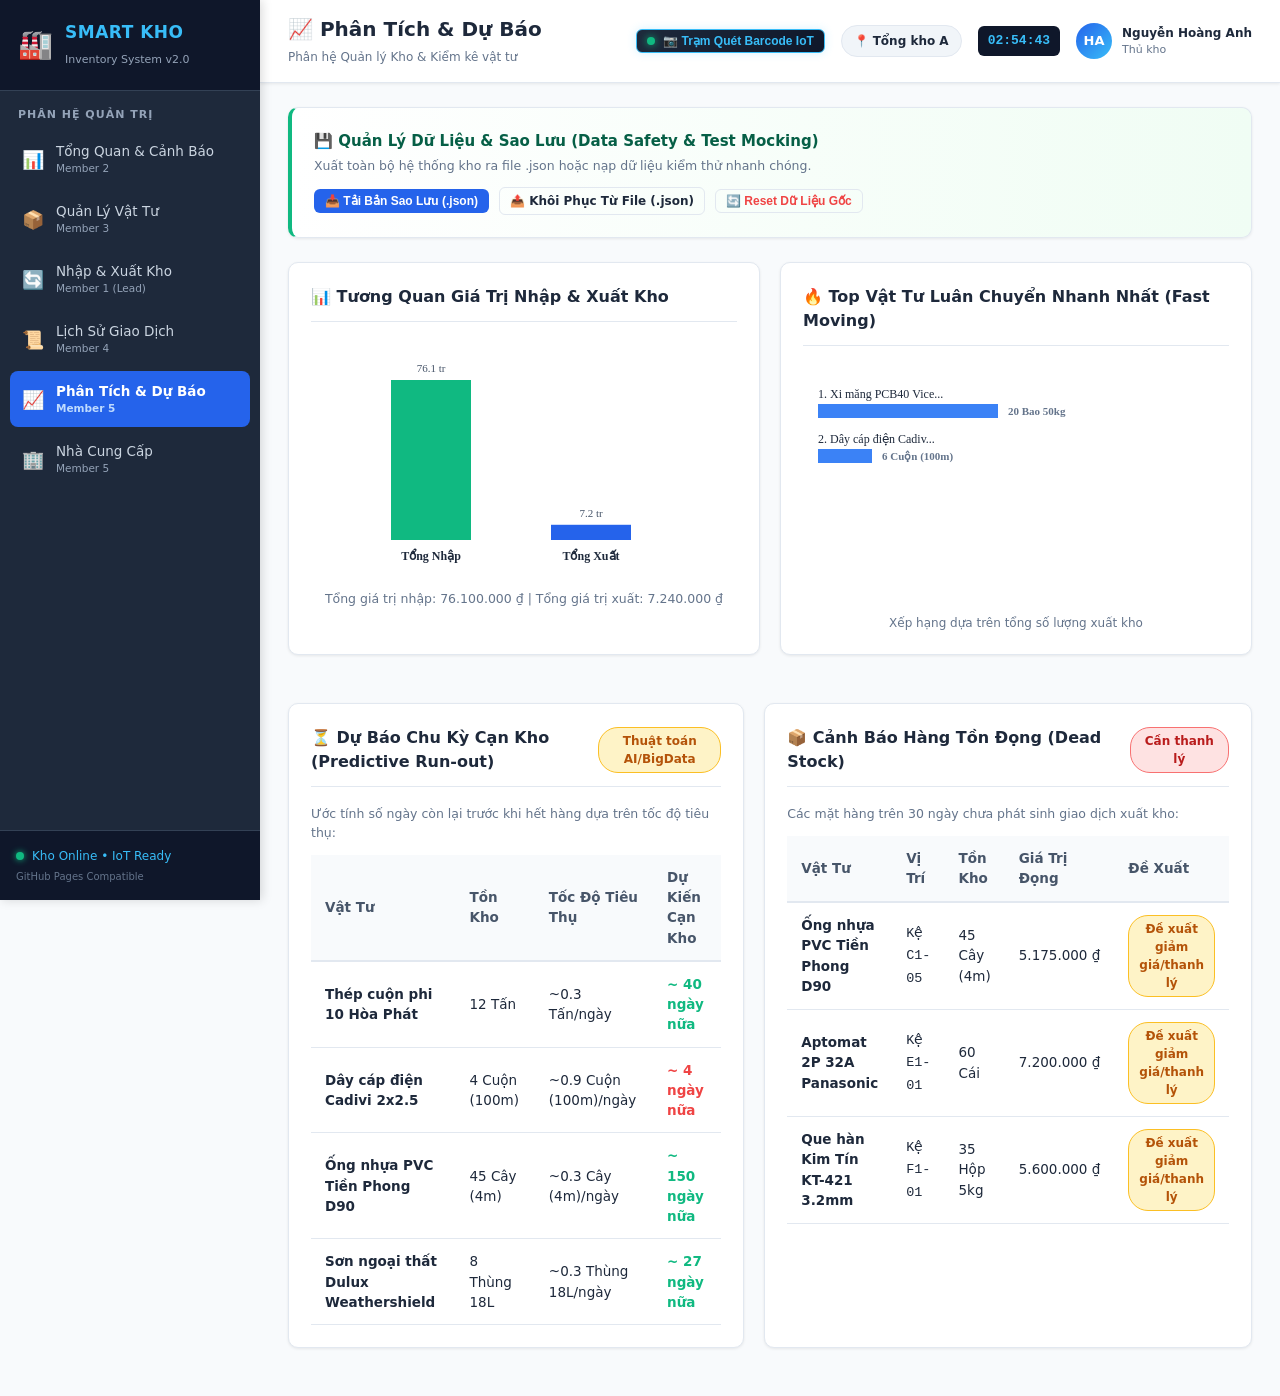
==== analytics.html @ 8de477c5 "feat: complete 6-page enterprise smart warehouse management system" ====
<!DOCTYPE html>
<html lang="vi">
<head>
  <meta charset="UTF-8">
  <meta name="viewport" content="width=device-width, initial-scale=1.0">
  <title>Smart Kho - Báo Cáo & Phân Tích Dữ Liệu</title>
  <link rel="stylesheet" href="assets/css/style.css">
</head>
<body>
  <div class="app-layout">
    <div id="sidebar-container"></div>

    <div class="app-main">
      <div id="header-container"></div>

      <main class="page-content">
        <!-- SAO LƯU & KHÔI PHỤC DỮ LIỆU (JSON BACKUP / RESTORE) -->
        <div class="card" style="background: linear-gradient(to right, #ffffff, #f0fdf4); border-left: 4px solid var(--success);">
          <div style="display: flex; justify-content: space-between; align-items: center; flex-wrap: wrap; gap: 12px;">
            <div>
              <h4 style="font-size: 15px; font-weight: 700; color: #065f46;">💾 Quản Lý Dữ Liệu & Sao Lưu (Data Safety & Test Mocking)</h4>
              <p style="font-size: 12.5px; color: var(--text-muted); margin-top: 4px;">Xuất toàn bộ hệ thống kho ra file .json hoặc nạp dữ liệu kiểm thử nhanh chóng.</p>
            </div>
            <div style="display: flex; gap: 10px; align-items: center;">
              <button class="btn btn-primary btn-sm" onclick="DB.exportBackup()">
                📥 Tải Bản Sao Lưu (.json)
              </button>
              <label class="btn btn-outline btn-sm" style="margin-bottom:0; cursor:pointer;">
                📤 Khôi Phục Từ File (.json)
                <input type="file" id="restore-file-input" accept=".json" style="display:none;" onchange="handleRestoreFile(event)">
              </label>
              <button class="btn btn-outline btn-sm" onclick="handleResetDefault()" style="color:var(--danger);">
                🔄 Reset Dữ Liệu Gốc
              </button>
            </div>
          </div>
        </div>

        <!-- 2 BIỂU ĐỒ CANVAS PHÂN TÍCH -->
        <div style="display: grid; grid-template-columns: 1fr 1fr; gap: 20px; margin-bottom: 24px;">
          <div class="card">
            <div class="card-header">
              <h3 class="card-title">📊 Tương Quan Giá Trị Nhập & Xuất Kho</h3>
            </div>
            <div style="height: 240px; position: relative;">
              <canvas id="barCompareChart" width="400" height="240"></canvas>
            </div>
            <div id="chart-summary-text" style="font-size: 12.5px; color: var(--text-muted); margin-top: 10px; text-align: center;"></div>
          </div>

          <div class="card">
            <div class="card-header">
              <h3 class="card-title">🔥 Top Vật Tư Luân Chuyển Nhanh Nhất (Fast Moving)</h3>
            </div>
            <div style="height: 240px; position: relative;">
              <canvas id="topItemsChart" width="400" height="240"></canvas>
            </div>
            <div style="font-size: 12px; color: var(--text-muted); margin-top: 10px; text-align: center;">Xếp hạng dựa trên tổng số lượng xuất kho</div>
          </div>
        </div>

        <!-- 2 KHỐI DỰ BÁO BIG DATA & HÀNG TỒN ĐỌNG (TẦM NHÌN DÀI HẠN) -->
        <div style="display: grid; grid-template-columns: 1fr 1fr; gap: 20px;">
          <!-- DỰ BÁO CẠN KHO -->
          <div class="card">
            <div class="card-header">
              <h3 class="card-title">⏳ Dự Báo Chu Kỳ Cạn Kho (Predictive Run-out)</h3>
              <span class="badge badge-warning">Thuật toán AI/BigData</span>
            </div>
            <p style="font-size: 12.5px; color: var(--text-muted); margin-bottom: 12px;">Ước tính số ngày còn lại trước khi hết hàng dựa trên tốc độ tiêu thụ:</p>
            <div class="table-responsive">
              <table class="table">
                <thead>
                  <tr>
                    <th>Vật Tư</th>
                    <th>Tồn Kho</th>
                    <th>Tốc Độ Tiêu Thụ</th>
                    <th>Dự Kiến Cạn Kho</th>
                  </tr>
                </thead>
                <tbody id="predictive-table-body">
                  <!-- JS Render -->
                </tbody>
              </table>
            </div>
          </div>

          <!-- BÁO CÁO HÀNG TỒN ĐỌNG -->
          <div class="card">
            <div class="card-header">
              <h3 class="card-title">📦 Cảnh Báo Hàng Tồn Đọng (Dead Stock)</h3>
              <span class="badge badge-danger">Cần thanh lý</span>
            </div>
            <p style="font-size: 12.5px; color: var(--text-muted); margin-bottom: 12px;">Các mặt hàng trên 30 ngày chưa phát sinh giao dịch xuất kho:</p>
            <div class="table-responsive">
              <table class="table">
                <thead>
                  <tr>
                    <th>Vật Tư</th>
                    <th>Vị Trí</th>
                    <th>Tồn Kho</th>
                    <th>Giá Trị Đọng</th>
                    <th>Đề Xuất</th>
                  </tr>
                </thead>
                <tbody id="deadstock-table-body">
                  <!-- JS Render -->
                </tbody>
              </table>
            </div>
          </div>
        </div>
      </main>
    </div>
  </div>

  <script src="assets/js/db.js"></script>
  <script src="assets/js/layout.js"></script>
  <script src="assets/js/analytics.js"></script>
</body>
</html>
---- assets/css/style.css ----
/**
 * ==============================================================================
 * DESIGN SYSTEM VÀ STYLES DÙNG CHUNG (style.css)
 * Phụ trách: Shared Core
 * Đạt chuẩn: HTML5 & CSS3 Responsive, Modern Dashboard UI
 * ==============================================================================
 */

:root {
  --primary: #2563eb;
  --primary-hover: #1d4ed8;
  --primary-light: #eff6ff;
  --success: #10b981;
  --success-bg: #d1fae5;
  --warning: #f59e0b;
  --warning-bg: #fef3c7;
  --danger: #ef4444;
  --danger-bg: #fee2e2;
  --dark-bg: #0f172a;
  --sidebar-bg: #1e293b;
  --sidebar-hover: #334155;
  --body-bg: #f8fafc;
  --card-bg: #ffffff;
  --text-main: #1e293b;
  --text-muted: #64748b;
  --border-color: #e2e8f0;
  --radius: 10px;
  --shadow-sm: 0 1px 3px rgba(0,0,0,0.08);
  --shadow-md: 0 4px 6px -1px rgba(0,0,0,0.1), 0 2px 4px -1px rgba(0,0,0,0.06);
  --shadow-lg: 0 10px 15px -3px rgba(0,0,0,0.1);
  --font-family: 'Segoe UI', system-ui, -apple-system, sans-serif;
}

* {
  box-sizing: border-box;
  margin: 0;
  padding: 0;
}

body {
  font-family: var(--font-family);
  background-color: var(--body-bg);
  color: var(--text-main);
  line-height: 1.5;
  min-height: 100vh;
}

/* --- APP LAYOUT --- */
.app-layout {
  display: flex;
  min-height: 100vh;
}

.app-sidebar {
  width: 260px;
  background-color: var(--sidebar-bg);
  color: #fff;
  display: flex;
  flex-direction: column;
  position: fixed;
  top: 0;
  bottom: 0;
  left: 0;
  z-index: 100;
  box-shadow: 2px 0 10px rgba(0,0,0,0.15);
}

.sidebar-brand {
  display: flex;
  align-items: center;
  gap: 12px;
  padding: 20px 18px;
  background-color: #0f172a;
  border-bottom: 1px solid #334155;
}

.brand-icon {
  font-size: 28px;
}

.brand-text h3 {
  font-size: 17px;
  font-weight: 700;
  letter-spacing: 0.5px;
  color: #38bdf8;
}

.brand-text span {
  font-size: 11px;
  color: #94a3b8;
}

.sidebar-section-title {
  padding: 16px 18px 8px;
  font-size: 11px;
  text-transform: uppercase;
  color: #94a3b8;
  font-weight: 600;
  letter-spacing: 1px;
}

.sidebar-nav {
  display: flex;
  flex-direction: column;
  gap: 4px;
  padding: 0 10px;
  flex: 1;
  overflow-y: auto;
}

.nav-item {
  display: flex;
  align-items: center;
  gap: 12px;
  padding: 10px 12px;
  color: #cbd5e1;
  text-decoration: none;
  border-radius: 8px;
  transition: all 0.2s ease;
}

.nav-item:hover {
  background-color: var(--sidebar-hover);
  color: #fff;
  transform: translateX(4px);
}

.nav-item.active {
  background-color: var(--primary);
  color: #fff;
  font-weight: 600;
}

.nav-icon {
  font-size: 18px;
}

.nav-info {
  display: flex;
  flex-direction: column;
}

.nav-title {
  font-size: 13.5px;
}

.nav-sub {
  font-size: 10.5px;
  color: #94a3b8;
}

.nav-item.active .nav-sub {
  color: #bfdbfe;
}

.sidebar-footer {
  padding: 16px;
  border-top: 1px solid #334155;
  background: #0f172a;
  font-size: 12px;
}

.system-status {
  display: flex;
  align-items: center;
  gap: 8px;
  color: #38bdf8;
  margin-bottom: 4px;
}

.status-dot {
  width: 8px;
  height: 8px;
  background-color: #10b981;
  border-radius: 50%;
  box-shadow: 0 0 6px #10b981;
}

.version-tag {
  color: #64748b;
  display: block;
}

/* --- MAIN CONTENT & HEADER --- */
.app-main {
  flex: 1;
  margin-left: 260px;
  display: flex;
  flex-direction: column;
  min-width: 0;
}

.app-header {
  background-color: var(--card-bg);
  border-bottom: 1px solid var(--border-color);
  padding: 14px 28px;
  display: flex;
  align-items: center;
  justify-content: space-between;
  position: sticky;
  top: 0;
  z-index: 90;
  box-shadow: var(--shadow-sm);
}

.header-left .page-main-title {
  font-size: 20px;
  font-weight: 700;
  color: var(--text-main);
}

.header-left .page-desc {
  font-size: 12px;
  color: var(--text-muted);
}

.header-right {
  display: flex;
  align-items: center;
  gap: 16px;
}

.warehouse-badge {
  background-color: #f1f5f9;
  padding: 6px 12px;
  border-radius: 20px;
  font-size: 12px;
  border: 1px solid var(--border-color);
}

.header-clock {
  font-family: monospace;
  font-size: 13px;
  font-weight: 600;
  background: #0f172a;
  color: #38bdf8;
  padding: 5px 10px;
  border-radius: 6px;
}

.header-user {
  display: flex;
  align-items: center;
  gap: 10px;
}

.user-avatar {
  width: 36px;
  height: 36px;
  border-radius: 50%;
  background: linear-gradient(135deg, #2563eb, #38bdf8);
  color: #fff;
  display: flex;
  align-items: center;
  justify-content: center;
  font-weight: 700;
  font-size: 13px;
}

.user-info {
  display: flex;
  flex-direction: column;
  font-size: 12px;
}

.user-name {
  font-weight: 600;
}

.user-role {
  color: var(--text-muted);
  font-size: 11px;
}

.page-content {
  padding: 24px 28px;
  flex: 1;
}

/* --- CARDS & KPI CARDS --- */
.kpi-grid {
  display: grid;
  grid-template-columns: repeat(auto-fit, minmax(230px, 1fr));
  gap: 18px;
  margin-bottom: 24px;
}

.kpi-card {
  background: var(--card-bg);
  border-radius: var(--radius);
  padding: 20px;
  border: 1px solid var(--border-color);
  box-shadow: var(--shadow-sm);
  display: flex;
  align-items: center;
  justify-content: space-between;
  transition: transform 0.2s, box-shadow 0.2s;
}

.kpi-card:hover {
  transform: translateY(-2px);
  box-shadow: var(--shadow-md);
}

.kpi-info h4 {
  font-size: 13px;
  color: var(--text-muted);
  text-transform: uppercase;
  font-weight: 600;
  margin-bottom: 6px;
}

.kpi-value {
  font-size: 24px;
  font-weight: 700;
  color: var(--text-main);
}

.kpi-icon {
  width: 48px;
  height: 48px;
  border-radius: 12px;
  display: flex;
  align-items: center;
  justify-content: center;
  font-size: 22px;
}

.kpi-blue { background: #eff6ff; color: #2563eb; }
.kpi-red { background: #fef2f2; color: #ef4444; border: 1px solid #fecaca; }
.kpi-yellow { background: #fffbeb; color: #f59e0b; border: 1px solid #fde68a; }
.kpi-green { background: #ecfdf5; color: #10b981; }

.card {
  background: var(--card-bg);
  border-radius: var(--radius);
  border: 1px solid var(--border-color);
  box-shadow: var(--shadow-sm);
  padding: 22px;
  margin-bottom: 24px;
}

.card-header {
  display: flex;
  justify-content: space-between;
  align-items: center;
  margin-bottom: 18px;
  padding-bottom: 12px;
  border-bottom: 1px solid var(--border-color);
}

.card-title {
  font-size: 16px;
  font-weight: 700;
  display: flex;
  align-items: center;
  gap: 8px;
}

/* --- NHÃN TRẠNG THÁI (STATUS BADGES - BẮT BUỘC THEO ĐỀ BÀI) --- */
.badge {
  display: inline-flex;
  align-items: center;
  gap: 6px;
  padding: 4px 10px;
  border-radius: 20px;
  font-size: 12px;
  font-weight: 600;
  text-align: center;
}

/* Hết hàng - Đỏ */
.badge-danger {
  background-color: var(--danger-bg);
  color: #b91c1c;
  border: 1px solid #f87171;
}

/* Sắp hết - Vàng */
.badge-warning {
  background-color: var(--warning-bg);
  color: #b45309;
  border: 1px solid #fbbf24;
}

/* Còn hàng - Xanh */
.badge-success {
  background-color: var(--success-bg);
  color: #047857;
  border: 1px solid #34d399;
}

.badge-info {
  background-color: #e0f2fe;
  color: #0369a1;
  border: 1px solid #7dd3fc;
}

/* --- BẢNG DỮ LIỆU (TABLES) --- */
.table-responsive {
  overflow-x: auto;
}

.table {
  width: 100%;
  border-collapse: collapse;
  font-size: 13.5px;
}

.table th {
  background-color: #f8fafc;
  color: #475569;
  font-weight: 600;
  text-align: left;
  padding: 12px 14px;
  border-bottom: 2px solid var(--border-color);
}

.table td {
  padding: 12px 14px;
  border-bottom: 1px solid var(--border-color);
  vertical-align: middle;
}

.table tr:hover {
  background-color: #f1f5f9;
}

/* --- NÚT BẤM (BUTTONS) --- */
.btn {
  display: inline-flex;
  align-items: center;
  justify-content: center;
  gap: 6px;
  padding: 8px 16px;
  font-size: 13px;
  font-weight: 600;
  border-radius: 6px;
  cursor: pointer;
  border: 1px solid transparent;
  transition: all 0.2s ease;
  text-decoration: none;
}

.btn-primary { background: var(--primary); color: #fff; }
.btn-primary:hover { background: var(--primary-hover); }
.btn-danger { background: var(--danger); color: #fff; }
.btn-danger:hover { background: #dc2626; }
.btn-warning { background: var(--warning); color: #fff; }
.btn-warning:hover { background: #d97706; }
.btn-success { background: var(--success); color: #fff; }
.btn-success:hover { background: #059669; }
.btn-outline { background: transparent; border-color: var(--border-color); color: var(--text-main); }
.btn-outline:hover { background: #f1f5f9; }
.btn-sm { padding: 4px 10px; font-size: 12px; }
.btn:disabled { opacity: 0.5; cursor: not-allowed; }

/* --- FORM CONTROLS & HTML5 VALIDATION --- */
.form-group {
  margin-bottom: 16px;
}

.form-label {
  display: block;
  font-size: 12.5px;
  font-weight: 600;
  margin-bottom: 6px;
  color: #334155;
}

.form-control {
  width: 100%;
  padding: 9px 12px;
  font-size: 13.5px;
  border: 1px solid var(--border-color);
  border-radius: 6px;
  outline: none;
  transition: border-color 0.2s, box-shadow 0.2s;
  background-color: #fff;
}

.form-control:focus {
  border-color: var(--primary);
  box-shadow: 0 0 0 3px rgba(37,99,235,0.15);
}

.form-control.is-invalid, .form-control:invalid:focus {
  border-color: var(--danger) !important;
  box-shadow: 0 0 0 3px rgba(239,68,68,0.2) !important;
}

.invalid-feedback {
  color: var(--danger);
  font-size: 11.5px;
  margin-top: 4px;
  display: none;
  font-weight: 500;
}

.is-invalid + .invalid-feedback,
.show-feedback {
  display: block !important;
}

/* --- TABS --- */
.tab-nav {
  display: flex;
  gap: 8px;
  border-bottom: 2px solid var(--border-color);
  margin-bottom: 20px;
}

.tab-btn {
  padding: 10px 18px;
  font-size: 14px;
  font-weight: 600;
  background: none;
  border: none;
  border-bottom: 2px solid transparent;
  margin-bottom: -2px;
  cursor: pointer;
  color: var(--text-muted);
}

.tab-btn.active {
  color: var(--primary);
  border-bottom-color: var(--primary);
}

.tab-pane {
  display: none;
}

.tab-pane.active {
  display: block;
}

/* --- MODAL DIALOG --- */
.modal-overlay {
  position: fixed;
  top: 0; left: 0; right: 0; bottom: 0;
  background: rgba(15, 23, 42, 0.6);
  display: none;
  align-items: center;
  justify-content: center;
  z-index: 1000;
  padding: 20px;
}

.modal-overlay.active {
  display: flex;
}

.modal-box {
  background: #fff;
  border-radius: var(--radius);
  width: 100%;
  max-width: 580px;
  box-shadow: var(--shadow-lg);
  overflow: hidden;
  animation: modalIn 0.2s ease-out;
}

@keyframes modalIn {
  from { transform: scale(0.95); opacity: 0; }
  to { transform: scale(1); opacity: 1; }
}

.modal-header {
  padding: 16px 22px;
  background: #f8fafc;
  border-bottom: 1px solid var(--border-color);
  display: flex;
  align-items: center;
  justify-content: space-between;
}

.modal-title {
  font-size: 16px;
  font-weight: 700;
}

.modal-close {
  background: none;
  border: none;
  font-size: 20px;
  cursor: pointer;
  color: var(--text-muted);
}

.modal-body {
  padding: 22px;
  max-height: 75vh;
  overflow-y: auto;
}

.modal-footer {
  padding: 14px 22px;
  background: #f8fafc;
  border-top: 1px solid var(--border-color);
  display: flex;
  justify-content: flex-end;
  gap: 10px;
}

/* --- TIMELINE (DÒNG THỜI GIAN LỊCH SỬ) --- */
.timeline {
  position: relative;
  padding: 15px 0 15px 35px;
}

.timeline::before {
  content: '';
  position: absolute;
  top: 0;
  bottom: 0;
  left: 14px;
  width: 2px;
  background-color: var(--border-color);
}

.timeline-item {
  position: relative;
  margin-bottom: 24px;
}

.timeline-dot {
  position: absolute;
  left: -29px;
  top: 4px;
  width: 20px;
  height: 20px;
  border-radius: 50%;
  display: flex;
  align-items: center;
  justify-content: center;
  font-size: 11px;
  color: #fff;
}

.timeline-dot.import { background: var(--success); box-shadow: 0 0 0 4px var(--success-bg); }
.timeline-dot.export { background: var(--danger); box-shadow: 0 0 0 4px var(--danger-bg); }

.timeline-card {
  background: #fff;
  border: 1px solid var(--border-color);
  border-radius: 8px;
  padding: 14px 18px;
  box-shadow: var(--shadow-sm);
}

.timeline-head {
  display: flex;
  justify-content: space-between;
  align-items: center;
  margin-bottom: 6px;
}

.timeline-title {
  font-weight: 700;
  font-size: 14px;
}

.timeline-time {
  font-size: 11.5px;
  color: var(--text-muted);
}

.timeline-meta {
  display: flex;
  gap: 14px;
  font-size: 12.5px;
  color: #475569;
  margin-top: 6px;
}

/* --- TOAST NOTIFICATION --- */
#toast-container {
  position: fixed;
  top: 20px;
  right: 20px;
  z-index: 9999;
  display: flex;
  flex-direction: column;
  gap: 10px;
}

.toast {
  display: flex;
  align-items: center;
  gap: 10px;
  padding: 12px 18px;
  border-radius: 8px;
  color: #fff;
  font-size: 13.5px;
  box-shadow: var(--shadow-lg);
  animation: toastIn 0.3s ease;
  min-width: 280px;
}

.toast-success { background: #059669; }
.toast-error { background: #dc2626; }
.toast-warning { background: #d97706; }

.toast.hide {
  animation: toastOut 0.3s ease forwards;
}

@keyframes toastIn {
  from { transform: translateX(100%); opacity: 0; }
  to { transform: translateX(0); opacity: 1; }
}

@keyframes toastOut {
  from { transform: translateX(0); opacity: 1; }
  to { transform: translateX(100%); opacity: 0; }
}


/* --- IOT BARCODE SCANNER STATION STYLES --- */
.iot-scanner-trigger-btn {
  background: linear-gradient(135deg, #1e293b, #0f172a);
  border: 1px solid #38bdf8;
  color: #38bdf8;
  display: flex;
  align-items: center;
  gap: 8px;
  font-weight: 600;
  box-shadow: 0 0 10px rgba(56, 189, 248, 0.2);
  transition: all 0.2s ease;
}

.iot-scanner-trigger-btn:hover {
  background: #0284c7;
  color: #fff;
  border-color: #0284c7;
  box-shadow: 0 0 15px rgba(2, 132, 199, 0.4);
  transform: translateY(-1px);
}

.iot-pulse-dot {
  width: 8px;
  height: 8px;
  background-color: #10b981;
  border-radius: 50%;
  box-shadow: 0 0 8px #10b981;
  animation: pulseDot 1.4s infinite;
}

@keyframes pulseDot {
  0% { transform: scale(0.9); opacity: 0.7; }
  50% { transform: scale(1.3); opacity: 1; }
  100% { transform: scale(0.9); opacity: 0.7; }
}

.iot-modal-box {
  max-width: 620px;
  border: 1px solid #334155;
}

.iot-modal-header {
  background: #0f172a;
  border-bottom: 1px solid #334155;
}

.scanner-viewport {
  background: #020617;
  border-radius: 8px;
  height: 160px;
  position: relative;
  overflow: hidden;
  display: flex;
  align-items: center;
  justify-content: center;
  border: 2px solid #1e293b;
  box-shadow: inset 0 0 20px rgba(0,0,0,0.8);
}

.laser-beam {
  position: absolute;
  left: 0;
  right: 0;
  height: 2px;
  background: #ef4444;
  box-shadow: 0 0 8px #ef4444, 0 0 18px #ef4444;
  animation: laserSweep 2s infinite ease-in-out;
  z-index: 5;
}

@keyframes laserSweep {
  0% { top: 15%; opacity: 0.6; }
  50% { top: 85%; opacity: 1; }
  100% { top: 15%; opacity: 0.6; }
}

.scanner-target-box {
  width: 220px;
  height: 100px;
  position: relative;
  display: flex;
  flex-direction: column;
  align-items: center;
  justify-content: center;
}

.corner {
  position: absolute;
  width: 14px;
  height: 14px;
  border-color: #38bdf8;
  border-style: solid;
}
.corner.top-left { top: 0; left: 0; border-width: 2px 0 0 2px; }
.corner.top-right { top: 0; right: 0; border-width: 2px 2px 0 0; }
.corner.bottom-left { bottom: 0; left: 0; border-width: 0 0 2px 2px; }
.corner.bottom-right { bottom: 0; right: 0; border-width: 0 2px 2px 0; }

.barcode-preview-stripes {
  display: flex;
  gap: 3px;
  align-items: center;
  height: 40px;
  opacity: 0.45;
}
.bar { background: #94a3b8; height: 100%; border-radius: 1px; }
.bar.b1 { width: 2px; }
.bar.b2 { width: 4px; }
.bar.b3 { width: 6px; }
.bar.b4 { width: 8px; }

.scanner-status-text {
  font-family: monospace;
  font-size: 11px;
  color: #38bdf8;
  margin-top: 10px;
  letter-spacing: 0.5px;
}

.quick-scan-buttons {
  display: grid;
  grid-template-columns: 1fr 1fr;
  gap: 8px;
}

.btn-quick-scan {
  background: #f8fafc;
  border: 1px solid #cbd5e1;
  padding: 8px 12px;
  border-radius: 6px;
  font-size: 12px;
  font-weight: 600;
  color: #334155;
  cursor: pointer;
  text-align: left;
  transition: all 0.15s ease;
  display: flex;
  align-items: center;
  gap: 6px;
}

.btn-quick-scan:hover {
  background: #eff6ff;
  border-color: #2563eb;
  color: #2563eb;
  transform: translateY(-1px);
}

.scan-result-box {
  background: #f8fafc;
  border: 1px solid var(--border-color);
  border-radius: 8px;
  padding: 16px;
  animation: fadeIn 0.25s ease-out;
}

.scan-result-box.success {
  background: #f0fdf4;
  border-color: #86efac;
}

.scan-result-box.error {
  background: #fef2f2;
  border-color: #fca5a5;
}

.result-header {
  display: flex;
  justify-content: space-between;
  align-items: center;
  margin-bottom: 12px;
  padding-bottom: 8px;
  border-bottom: 1px solid #e2e8f0;
}

.result-grid {
  display: grid;
  grid-template-columns: 1fr 1fr;
  gap: 8px;
  font-size: 13px;
  margin-bottom: 14px;
}

.result-actions {
  display: flex;
  gap: 8px;
  flex-wrap: wrap;
}

@keyframes fadeIn {
  from { opacity: 0; transform: translateY(6px); }
  to { opacity: 1; transform: translateY(0); }
}


/* --- RACK HEATMAP (BẢN ĐỒ KỆ KHO THÔNG MINH) --- */
.rack-grid {
  display: grid;
  grid-template-columns: repeat(auto-fill, minmax(125px, 1fr));
  gap: 10px;
  margin-top: 10px;
}

.rack-cell {
  background: #ffffff;
  border: 1px solid var(--border-color);
  border-radius: 6px;
  padding: 8px 10px;
  cursor: pointer;
  transition: all 0.2s ease;
  position: relative;
  display: flex;
  flex-direction: column;
  justify-content: space-between;
  min-height: 68px;
  box-shadow: var(--shadow-sm);
}

.rack-cell:hover {
  transform: translateY(-2px);
  box-shadow: var(--shadow-md);
  border-color: var(--primary);
}

.rack-cell.status-out {
  border-left: 4px solid var(--danger);
  background: #fff5f5;
}

.rack-cell.status-low {
  border-left: 4px solid var(--warning);
  background: #fffdf5;
}

.rack-cell.status-safe {
  border-left: 4px solid var(--success);
  background: #f6fdf9;
}

.rack-code {
  font-family: monospace;
  font-weight: 700;
  font-size: 13px;
  color: #1e293b;
}

.rack-item-name {
  font-size: 11px;
  color: #475569;
  margin: 4px 0;
  line-height: 1.3;
  display: -webkit-box;
  -webkit-line-clamp: 2;
  -webkit-box-orient: vertical;
  overflow: hidden;
}

.rack-qty {
  font-size: 11.5px;
  font-weight: 700;
  display: flex;
  justify-content: space-between;
  align-items: center;
}

/* --- PRINTABLE VOUCHER / HÓA ĐƠN KHO CHUYÊN NGHIỆP --- */
.voucher-modal-box {
  max-width: 720px;
  background: #ffffff;
  border-radius: var(--radius);
  box-shadow: var(--shadow-lg);
  overflow: hidden;
}

.voucher-paper {
  background: #fff;
  padding: 30px;
  color: #111827;
  font-family: 'Times New Roman', serif, 'Segoe UI';
}

.voucher-gov-header {
  display: flex;
  justify-content: space-between;
  text-align: center;
  margin-bottom: 20px;
  border-bottom: 1px dashed #cbd5e1;
  padding-bottom: 12px;
}

.voucher-title-section {
  text-align: center;
  margin: 16px 0;
}

.voucher-title-section h2 {
  font-size: 20px;
  font-weight: 700;
  letter-spacing: 1px;
  text-transform: uppercase;
  color: #0f172a;
  margin-bottom: 4px;
}

.voucher-info-grid {
  display: grid;
  grid-template-columns: 1fr 1fr;
  gap: 8px;
  font-size: 13.5px;
  margin-bottom: 16px;
}

.voucher-table {
  width: 100%;
  border-collapse: collapse;
  font-size: 13px;
  margin: 14px 0;
}

.voucher-table th, .voucher-table td {
  border: 1px solid #475569;
  padding: 8px 10px;
}

.voucher-table th {
  background: #f1f5f9;
  font-weight: 700;
  text-align: center;
}

.voucher-signatures {
  display: grid;
  grid-template-columns: 1fr 1fr 1fr;
  text-align: center;
  margin-top: 30px;
  font-size: 13px;
}

.signature-role {
  font-weight: 700;
  margin-bottom: 50px;
}

.signature-name {
  font-style: italic;
  color: #475569;
}

/* CSS CHO MÁY IN (@media print) */
@media print {
  body * {
    visibility: hidden;
  }
  #voucher-printable-area, #voucher-printable-area * {
    visibility: visible;
  }
  #voucher-printable-area {
    position: absolute;
    left: 0;
    top: 0;
    width: 100%;
    margin: 0;
    padding: 20px;
    background: #fff;
  }
  .app-sidebar, .app-header, .modal-footer, .btn, .tab-nav {
    display: none !important;
  }
}

/* --- VIEW TOGGLE BUTTONS (HISTORY) --- */
.view-toggle-group {
  display: inline-flex;
  border: 1px solid var(--border-color);
  border-radius: 6px;
  overflow: hidden;
}

.view-toggle-btn {
  padding: 6px 14px;
  font-size: 12.5px;
  font-weight: 600;
  background: #fff;
  border: none;
  cursor: pointer;
  color: var(--text-muted);
  transition: all 0.15s ease;
}

.view-toggle-btn.active {
  background: var(--primary);
  color: #fff;
}
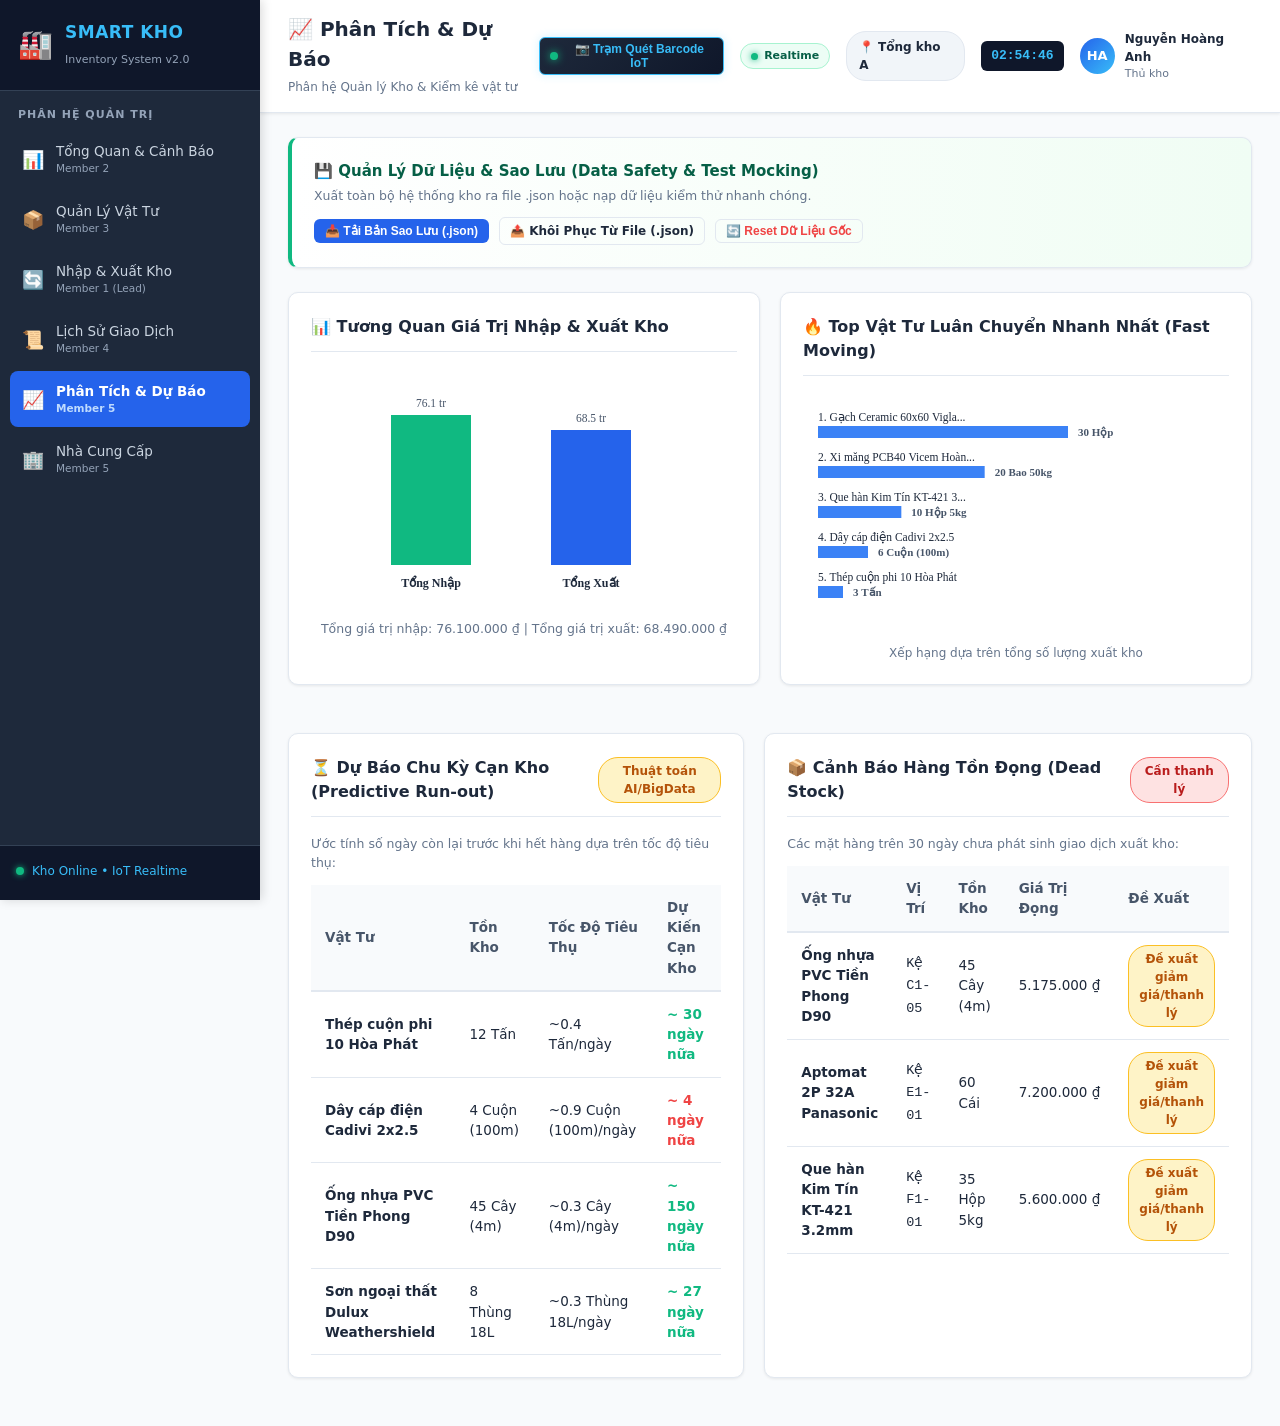
==== commit 2928adb2: "fix(ui-ux): full mobile-desktop responsiveness, realtime sync event bus, and clean layout" ====
--- a/analytics.html
+++ b/analytics.html
@@ -21,7 +21,7 @@
               <h4 style="font-size: 15px; font-weight: 700; color: #065f46;">💾 Quản Lý Dữ Liệu & Sao Lưu (Data Safety & Test Mocking)</h4>
               <p style="font-size: 12.5px; color: var(--text-muted); margin-top: 4px;">Xuất toàn bộ hệ thống kho ra file .json hoặc nạp dữ liệu kiểm thử nhanh chóng.</p>
             </div>
-            <div style="display: flex; gap: 10px; align-items: center;">
+            <div class="backup-btn-group">
               <button class="btn btn-primary btn-sm" onclick="DB.exportBackup()">
                 📥 Tải Bản Sao Lưu (.json)
               </button>
@@ -37,7 +37,7 @@
         </div>
 
         <!-- 2 BIỂU ĐỒ CANVAS PHÂN TÍCH -->
-        <div style="display: grid; grid-template-columns: 1fr 1fr; gap: 20px; margin-bottom: 24px;">
+        <div class="analytics-charts-grid">
           <div class="card">
             <div class="card-header">
               <h3 class="card-title">📊 Tương Quan Giá Trị Nhập & Xuất Kho</h3>
@@ -60,7 +60,7 @@
         </div>
 
         <!-- 2 KHỐI DỰ BÁO BIG DATA & HÀNG TỒN ĐỌNG (TẦM NHÌN DÀI HẠN) -->
-        <div style="display: grid; grid-template-columns: 1fr 1fr; gap: 20px;">
+        <div class="analytics-insights-grid">
           <!-- DỰ BÁO CẠN KHO -->
           <div class="card">
             <div class="card-header">
--- a/assets/css/style.css
+++ b/assets/css/style.css
@@ -915,23 +915,24 @@
 /* --- RACK HEATMAP (BẢN ĐỒ KỆ KHO THÔNG MINH) --- */
 .rack-grid {
   display: grid;
-  grid-template-columns: repeat(auto-fill, minmax(125px, 1fr));
-  gap: 10px;
+  grid-template-columns: repeat(6, 1fr);
+  gap: 12px;
   margin-top: 10px;
+  width: 100%;
 }
 
 .rack-cell {
   background: #ffffff;
   border: 1px solid var(--border-color);
-  border-radius: 6px;
-  padding: 8px 10px;
+  border-radius: 8px;
+  padding: 10px 12px;
   cursor: pointer;
   transition: all 0.2s ease;
   position: relative;
   display: flex;
   flex-direction: column;
   justify-content: space-between;
-  min-height: 68px;
+  min-height: 84px;
   box-shadow: var(--shadow-sm);
 }
 
@@ -956,30 +957,56 @@
   background: #f6fdf9;
 }
 
+.rack-header-row {
+  display: flex;
+  justify-content: space-between;
+  align-items: center;
+  gap: 6px;
+  margin-bottom: 4px;
+}
+
 .rack-code {
   font-family: monospace;
   font-weight: 700;
-  font-size: 13px;
+  font-size: 12px;
   color: #1e293b;
+  white-space: nowrap;
+}
+
+.rack-badge {
+  font-size: 10px !important;
+  padding: 2px 6px !important;
+  white-space: nowrap;
 }
 
 .rack-item-name {
-  font-size: 11px;
-  color: #475569;
-  margin: 4px 0;
-  line-height: 1.3;
+  font-size: 12px;
+  font-weight: 600;
+  color: #334155;
+  margin: 2px 0 6px;
+  line-height: 1.35;
   display: -webkit-box;
   -webkit-line-clamp: 2;
   -webkit-box-orient: vertical;
   overflow: hidden;
-}
-
-.rack-qty {
+  text-overflow: ellipsis;
+  min-height: 32px;
+}
+
+.rack-qty-row {
+  display: flex;
+  justify-content: space-between;
+  align-items: center;
   font-size: 11.5px;
+  color: var(--text-muted);
+  border-top: 1px dashed #e2e8f0;
+  padding-top: 5px;
+  margin-top: auto;
+}
+
+.rack-qty-val {
   font-weight: 700;
-  display: flex;
-  justify-content: space-between;
-  align-items: center;
+  color: var(--text-main);
 }
 
 /* --- PRINTABLE VOUCHER / HÓA ĐƠN KHO CHUYÊN NGHIỆP --- */
@@ -1110,3 +1137,660 @@
   background: var(--primary);
   color: #fff;
 }
+
+/* ==============================================================================
+ * REALTIME SYNC & SEMANTIC RESPONSIVE GRIDS (Chuẩn Clean Code & ECC)
+ * ==============================================================================
+ */
+
+/* Huy hiệu đồng bộ Realtime trên Header */
+.realtime-badge {
+  display: inline-flex;
+  align-items: center;
+  gap: 6px;
+  background: #ecfdf5;
+  border: 1px solid #a7f3d0;
+  color: #065f46;
+  padding: 4px 10px;
+  border-radius: 20px;
+  font-size: 11px;
+  font-weight: 600;
+  transition: all 0.25s ease;
+  white-space: nowrap;
+}
+
+.realtime-pulse-dot {
+  width: 7px;
+  height: 7px;
+  background-color: #10b981;
+  border-radius: 50%;
+  box-shadow: 0 0 6px #10b981;
+  animation: pulseDot 1.4s infinite;
+}
+
+.realtime-badge.synced {
+  background: #eff6ff;
+  border-color: #93c5fd;
+  color: #1d4ed8;
+  transform: scale(1.05);
+}
+
+.iot-btn-text-mobile {
+  display: none;
+}
+
+/* Lưới Dashboard: Bảng cảnh báo (2fr) & Biểu đồ Donut (1fr) */
+.dashboard-split-grid {
+  display: grid;
+  grid-template-columns: 2fr 1fr;
+  gap: 20px;
+  align-items: start;
+  width: 100%;
+}
+
+/* Lưới Analytics: 2 Biểu đồ & 2 Khối dự báo */
+.analytics-charts-grid,
+.analytics-insights-grid {
+  display: grid;
+  grid-template-columns: 1fr 1fr;
+  gap: 20px;
+  width: 100%;
+}
+
+.analytics-charts-grid {
+  margin-bottom: 24px;
+}
+
+/* Lưới bộ lọc danh mục vật tư & lịch sử */
+.inventory-filter-grid {
+  display: grid;
+  grid-template-columns: 2fr 1.2fr 1fr 1fr auto;
+  gap: 12px;
+  margin-bottom: 20px;
+  align-items: end;
+  width: 100%;
+}
+
+.history-filter-grid {
+  display: grid;
+  grid-template-columns: 1.5fr 1fr 1fr 1fr auto;
+  gap: 12px;
+  margin-bottom: 20px;
+  align-items: end;
+  width: 100%;
+}
+
+.history-stat-grid {
+  display: grid;
+  grid-template-columns: 1fr 1fr 1fr;
+  gap: 14px;
+  margin-bottom: 20px;
+  background: #f8fafc;
+  padding: 12px 16px;
+  border-radius: 8px;
+  border: 1px solid var(--border-color);
+  font-size: 13px;
+  width: 100%;
+}
+
+/* Hàng form 2 cột và 3 cột */
+.form-row-2col {
+  display: grid;
+  grid-template-columns: 1fr 1fr;
+  gap: 12px;
+  width: 100%;
+}
+
+.form-row-3col {
+  display: grid;
+  grid-template-columns: 1fr 1fr 1fr;
+  gap: 12px;
+  width: 100%;
+}
+
+/* Nhóm nút sao lưu & khôi phục dữ liệu */
+.backup-btn-group {
+  display: flex;
+  gap: 10px;
+  align-items: center;
+  flex-wrap: wrap;
+}
+
+/* ==============================================================================
+ * MOBILE APP RESPONSIVE DESIGN SYSTEM (Tương Thích Smartphone & Tablet)
+ * Chuẩn Native Mobile App UI/UX & Touch Targets (WCAG AAA)
+ * ==============================================================================
+ */
+
+/* Nút Hamburger menu trên Header */
+.mobile-menu-toggle {
+  display: none;
+  flex-direction: column;
+  justify-content: center;
+  align-items: center;
+  gap: 4px;
+  width: 38px;
+  height: 38px;
+  border-radius: 8px;
+  background: #f1f5f9;
+  border: 1px solid var(--border-color);
+  cursor: pointer;
+  padding: 8px;
+  flex-shrink: 0;
+  transition: all 0.2s ease;
+}
+
+.mobile-menu-toggle:hover {
+  background: #e2e8f0;
+}
+
+.mobile-menu-toggle span {
+  display: block;
+  width: 18px;
+  height: 2px;
+  background-color: var(--text-main);
+  border-radius: 2px;
+}
+
+/* Nút đóng Sidebar Drawer */
+.sidebar-close-btn {
+  display: none;
+  background: transparent;
+  border: none;
+  color: #cbd5e1;
+  font-size: 24px;
+  cursor: pointer;
+  padding: 4px 8px;
+  margin-left: auto;
+  line-height: 1;
+  border-radius: 6px;
+  transition: all 0.2s;
+}
+
+.sidebar-close-btn:hover {
+  color: #fff;
+  background: rgba(255, 255, 255, 0.1);
+}
+
+/* Lớp phủ Backdrop khi mở Drawer trên điện thoại */
+.sidebar-backdrop {
+  position: fixed;
+  inset: 0;
+  background: rgba(15, 23, 42, 0.65);
+  backdrop-filter: blur(4px);
+  -webkit-backdrop-filter: blur(4px);
+  z-index: 998;
+  opacity: 0;
+  pointer-events: none;
+  transition: opacity 0.3s ease;
+}
+
+.sidebar-backdrop.active {
+  opacity: 1;
+  pointer-events: auto;
+}
+
+/* Thanh Bottom Navigation chuẩn Mobile App */
+.mobile-bottom-nav {
+  display: none;
+}
+
+/* Khoá cuộn trang khi mở drawer */
+body.sidebar-locked {
+  overflow: hidden !important;
+}
+
+/* Ngăn ngừa tràn khung hình ngang trên toàn bộ hệ thống */
+html, body {
+  width: 100%;
+  max-width: 100vw;
+  overflow-x: hidden;
+  position: relative;
+}
+
+.app-layout,
+.app-main,
+.page-content,
+.card {
+  width: 100%;
+  max-width: 100%;
+  box-sizing: border-box;
+}
+
+/* --- MÀN HÌNH LAPTOP VỪA (<= 1280px) --- */
+@media screen and (max-width: 1280px) {
+  .rack-grid {
+    grid-template-columns: repeat(4, 1fr) !important;
+  }
+}
+
+/* --- TABLET & MÀN HÌNH NHỎ (<= 992px) --- */
+@media screen and (max-width: 992px) {
+  /* Biến Sidebar thành Drawer trượt từ bên trái sang */
+  .app-sidebar {
+    position: fixed;
+    top: 0;
+    bottom: 0;
+    left: 0;
+    width: 280px;
+    max-width: 82vw;
+    z-index: 1000;
+    transform: translateX(-100%);
+    transition: transform 0.3s cubic-bezier(0.16, 1, 0.3, 1);
+    box-shadow: none;
+  }
+
+  .app-sidebar.mobile-open {
+    transform: translateX(0);
+    box-shadow: 10px 0 30px rgba(0, 0, 0, 0.45);
+  }
+
+  .sidebar-close-btn {
+    display: block;
+  }
+
+  .mobile-menu-toggle {
+    display: flex;
+  }
+
+  /* Main content chiếm trọn chiều rộng */
+  .app-main {
+    margin-left: 0 !important;
+    width: 100%;
+    min-width: 0;
+    padding-bottom: 74px; /* Chừa khoảng trống cho Bottom Bar */
+  }
+
+  .page-content {
+    padding: 16px 14px;
+  }
+
+  /* Header tối ưu cho tablet & mobile */
+  .app-header {
+    padding: 10px 14px;
+    gap: 8px;
+  }
+
+  .header-left {
+    display: flex;
+    align-items: center;
+    gap: 8px;
+    min-width: 0;
+    flex: 1;
+  }
+
+  .header-title-box {
+    min-width: 0;
+  }
+
+  .page-main-title {
+    font-size: 15px !important;
+    white-space: nowrap;
+    overflow: hidden;
+    text-overflow: ellipsis;
+  }
+
+  .page-desc {
+    display: none;
+  }
+
+  .warehouse-badge {
+    display: none;
+  }
+
+  .header-clock {
+    display: none;
+  }
+
+  .user-info {
+    display: none;
+  }
+
+  .header-user {
+    gap: 0;
+  }
+
+  .header-right {
+    gap: 8px;
+    flex-shrink: 0;
+  }
+
+  .iot-scanner-trigger-btn {
+    padding: 6px 10px !important;
+    font-size: 12px !important;
+  }
+
+  /* Kích hoạt thanh điều hướng Mobile App dưới đáy */
+  .mobile-bottom-nav {
+    display: flex;
+    position: fixed;
+    bottom: 0;
+    left: 0;
+    right: 0;
+    height: 58px;
+    background: #0f172a;
+    border-top: 1px solid #1e293b;
+    z-index: 950;
+    align-items: stretch;
+    justify-content: space-around;
+    padding-bottom: env(safe-area-inset-bottom, 0px);
+    box-shadow: 0 -4px 16px rgba(0, 0, 0, 0.25);
+  }
+
+  .mobile-nav-link {
+    flex: 1;
+    display: flex;
+    flex-direction: column;
+    align-items: center;
+    justify-content: center;
+    color: #94a3b8;
+    text-decoration: none;
+    font-size: 10px;
+    font-weight: 500;
+    transition: all 0.15s ease;
+    gap: 2px;
+  }
+
+  .mobile-nav-link .m-icon {
+    font-size: 18px;
+    line-height: 1;
+  }
+
+  .mobile-nav-link.active {
+    color: #38bdf8;
+    font-weight: 700;
+  }
+
+  .mobile-nav-link.active .m-icon {
+    transform: scale(1.15);
+    filter: drop-shadow(0 0 6px rgba(56, 189, 248, 0.6));
+  }
+
+  /* Rack Heatmap chuyển sang 3 cột trên tablet */
+  .rack-grid {
+    grid-template-columns: repeat(3, 1fr) !important;
+  }
+
+  /* Lưới Dashboard chuyển dọc */
+  .dashboard-split-grid {
+    grid-template-columns: 1fr !important;
+    gap: 16px !important;
+  }
+
+  .analytics-charts-grid,
+  .analytics-insights-grid {
+    grid-template-columns: 1fr !important;
+    gap: 16px !important;
+  }
+}
+
+/* --- SMARTPHONE BREAKPOINT (<= 768px) --- */
+@media screen and (max-width: 768px) {
+  /* Tối ưu cảm ứng ngón tay (Touch targets) */
+  .btn, .form-control, .view-toggle-btn {
+    min-height: 42px;
+  }
+
+  /* Tránh iOS Safari tự động zoom in khi focus vào input */
+  input[type="text"],
+  input[type="number"],
+  input[type="date"],
+  input[type="tel"],
+  input[type="email"],
+  select,
+  textarea {
+    font-size: 15px !important;
+  }
+
+  /* Nút quét Barcode thu nhỏ văn bản */
+  .iot-btn-text {
+    display: none !important;
+  }
+
+  .iot-btn-text-mobile {
+    display: inline !important;
+  }
+
+  /* KPI Cards chuyển sang 2 cột */
+  .kpi-grid {
+    grid-template-columns: repeat(2, 1fr) !important;
+    gap: 10px !important;
+    margin-bottom: 16px;
+  }
+
+  .kpi-card {
+    padding: 12px 14px;
+  }
+
+  .kpi-value {
+    font-size: 17px !important;
+  }
+
+  .kpi-info h4 {
+    font-size: 11px;
+    margin-bottom: 2px;
+  }
+
+  .kpi-icon {
+    width: 38px;
+    height: 38px;
+    font-size: 18px;
+    border-radius: 10px;
+  }
+
+  /* Rack Heatmap chuyển sang 2 cột cân xứng */
+  .rack-grid {
+    grid-template-columns: repeat(2, 1fr) !important;
+    gap: 10px !important;
+  }
+
+  .rack-cell {
+    padding: 8px 10px !important;
+    min-height: 78px !important;
+  }
+
+  .rack-item-name {
+    font-size: 11px !important;
+    min-height: 28px !important;
+  }
+
+  /* Form & Bộ lọc chuyển sang 1 cột dạng danh sách */
+  .inventory-filter-grid,
+  .history-filter-grid,
+  .history-stat-grid,
+  .form-row-2col,
+  .form-row-3col,
+  .filter-grid,
+  .form-grid,
+  .stat-boxes {
+    grid-template-columns: 1fr !important;
+    gap: 10px !important;
+  }
+
+  .backup-btn-group {
+    flex-direction: column !important;
+    width: 100% !important;
+    align-items: stretch !important;
+  }
+
+  .backup-btn-group .btn {
+    width: 100% !important;
+    justify-content: center;
+  }
+
+  .card-header {
+    flex-direction: column;
+    align-items: flex-start;
+    gap: 10px;
+  }
+
+  .card-header .card-actions {
+    width: 100%;
+    display: flex;
+    justify-content: space-between;
+  }
+
+  /* Tối ưu Banner Barcode IoT trên inventory.html */
+  .inventory-iot-banner {
+    padding: 14px !important;
+  }
+
+  .inventory-iot-grid {
+    grid-template-columns: 1fr !important;
+    gap: 10px !important;
+  }
+
+  /* Bảng dữ liệu tự động cuộn ngang mượt mà, bảo vệ cột không bị ép nát */
+  .table-responsive {
+    width: 100% !important;
+    max-width: 100% !important;
+    overflow-x: auto !important;
+    -webkit-overflow-scrolling: touch !important;
+    border-radius: 8px;
+    border: 1px solid var(--border-color);
+  }
+
+  .table-responsive table {
+    min-width: 650px !important;
+    font-size: 12.5px;
+  }
+
+  .table th, .table td {
+    padding: 9px 10px;
+  }
+
+  /* Modal trên di động: Full màn hình hoặc Bottom Sheet */
+  .modal-overlay {
+    padding: 10px;
+    align-items: flex-end;
+  }
+
+  .modal-box {
+    width: 100% !important;
+    max-width: 100% !important;
+    max-height: 90vh !important;
+    border-radius: 16px 16px 0 0 !important;
+    margin: 0 !important;
+  }
+
+  .modal-header {
+    padding: 14px 16px !important;
+  }
+
+  .modal-body {
+    padding: 14px 16px !important;
+  }
+
+  .modal-footer {
+    padding: 12px 16px !important;
+    flex-direction: column-reverse;
+    gap: 8px;
+  }
+
+  .modal-footer .btn {
+    width: 100% !important;
+  }
+
+  /* Trạm quét IoT Barcode Modal */
+  .scanner-viewport {
+    height: 150px !important;
+  }
+
+  .quick-scan-buttons {
+    grid-template-columns: 1fr 1fr !important;
+    gap: 6px !important;
+  }
+
+  .btn-quick-scan {
+    padding: 8px 6px !important;
+    font-size: 11px !important;
+  }
+
+  .result-grid {
+    grid-template-columns: 1fr 1fr !important;
+    gap: 6px !important;
+    font-size: 12px !important;
+  }
+
+  .result-actions {
+    flex-direction: column !important;
+    gap: 6px !important;
+  }
+
+  .result-actions .btn {
+    width: 100% !important;
+  }
+
+  /* Trang Nhập & Xuất kho */
+  .tab-nav {
+    display: flex;
+    width: 100%;
+  }
+
+  .tab-nav .tab-btn {
+    flex: 1;
+    text-align: center;
+    padding: 12px 8px;
+  }
+
+  /* Phiếu in Mẫu số 02-VT */
+  #voucher-printable-area {
+    padding: 12px !important;
+  }
+
+  .voucher-signatures {
+    grid-template-columns: 1fr !important;
+    gap: 20px;
+  }
+
+  .signature-role {
+    margin-bottom: 20px !important;
+  }
+
+  /* Trang Lịch sử Timeline */
+  .timeline-card {
+    margin-left: 24px !important;
+    padding: 12px !important;
+  }
+
+  .timeline-dot {
+    left: -24px !important;
+    width: 26px !important;
+    height: 26px !important;
+    font-size: 12px !important;
+  }
+}
+
+/* --- MÀN HÌNH NHỎ (<= 420px) --- */
+@media screen and (max-width: 420px) {
+  .app-header {
+    padding: 8px 10px;
+  }
+
+  .page-main-title {
+    font-size: 13.5px !important;
+  }
+
+  .iot-scanner-trigger-btn {
+    padding: 5px 8px !important;
+    font-size: 11px !important;
+  }
+
+  /* KPI Cards chuyển sang 1 cột */
+  .kpi-grid {
+    grid-template-columns: 1fr !important;
+  }
+
+  /* Rack Heatmap chuyển sang 1 cột */
+  .rack-grid {
+    grid-template-columns: 1fr !important;
+  }
+
+  .quick-scan-buttons {
+    grid-template-columns: 1fr !important;
+  }
+
+  .mobile-nav-link .m-text {
+    font-size: 9.5px;
+  }
+}
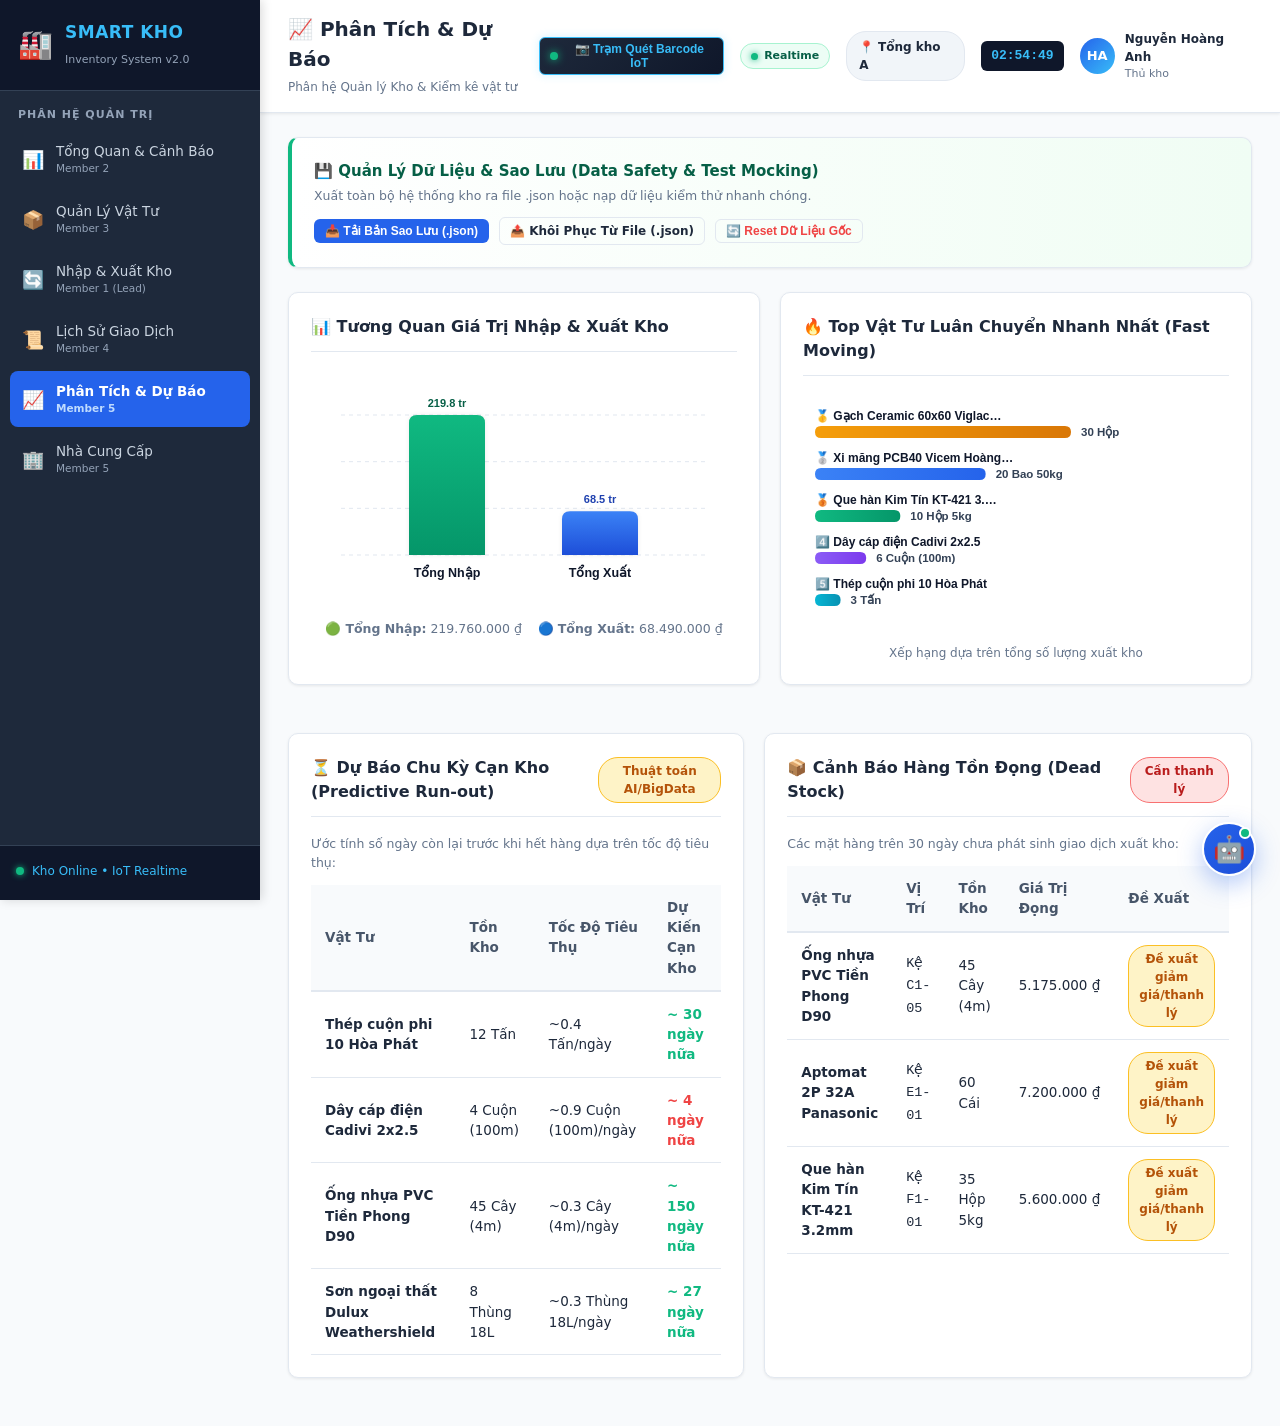
==== commit f4e6c3a7: "feat(architecture): add SmartKho_ThanhVien.bat, modularize CSS per member, and document zero-conflic" ====
--- a/analytics.html
+++ b/analytics.html
@@ -4,7 +4,8 @@
   <meta charset="UTF-8">
   <meta name="viewport" content="width=device-width, initial-scale=1.0">
   <title>Smart Kho - Báo Cáo & Phân Tích Dữ Liệu</title>
-  <link rel="stylesheet" href="assets/css/style.css">
+  <link rel="stylesheet" href="assets/css/common.css">
+  <link rel="stylesheet" href="assets/css/analytics.css">
 </head>
 <body>
   <div class="app-layout">
--- a/assets/css/common.css
+++ b/assets/css/common.css
@@ -0,0 +1,2574 @@
+/**
+ * ==============================================================================
+ * DESIGN SYSTEM VÀ STYLES DÙNG CHUNG (style.css)
+ * Phụ trách: Shared Core
+ * Đạt chuẩn: HTML5 & CSS3 Responsive, Modern Dashboard UI
+ * ==============================================================================
+ */
+
+:root {
+  --primary: #2563eb;
+  --primary-hover: #1d4ed8;
+  --primary-light: #eff6ff;
+  --success: #10b981;
+  --success-bg: #d1fae5;
+  --warning: #f59e0b;
+  --warning-bg: #fef3c7;
+  --danger: #ef4444;
+  --danger-bg: #fee2e2;
+  --dark-bg: #0f172a;
+  --sidebar-bg: #1e293b;
+  --sidebar-hover: #334155;
+  --body-bg: #f8fafc;
+  --card-bg: #ffffff;
+  --text-main: #1e293b;
+  --text-muted: #64748b;
+  --border-color: #e2e8f0;
+  --radius: 10px;
+  --shadow-sm: 0 1px 3px rgba(0,0,0,0.08);
+  --shadow-md: 0 4px 6px -1px rgba(0,0,0,0.1), 0 2px 4px -1px rgba(0,0,0,0.06);
+  --shadow-lg: 0 10px 15px -3px rgba(0,0,0,0.1);
+  --font-family: 'Segoe UI', system-ui, -apple-system, sans-serif;
+}
+
+* {
+  box-sizing: border-box;
+  margin: 0;
+  padding: 0;
+}
+
+body {
+  font-family: var(--font-family);
+  background-color: var(--body-bg);
+  color: var(--text-main);
+  line-height: 1.5;
+  min-height: 100vh;
+  width: 100%;
+  overflow-x: hidden;
+}
+
+/* --- APP LAYOUT --- */
+.app-layout {
+  display: flex;
+  min-height: 100vh;
+}
+
+.app-sidebar {
+  width: 260px;
+  background-color: var(--sidebar-bg);
+  color: #fff;
+  display: flex;
+  flex-direction: column;
+  position: fixed;
+  top: 0;
+  bottom: 0;
+  left: 0;
+  z-index: 100;
+  box-shadow: 2px 0 10px rgba(0,0,0,0.15);
+}
+
+.sidebar-brand {
+  display: flex;
+  align-items: center;
+  gap: 12px;
+  padding: 20px 18px;
+  background-color: #0f172a;
+  border-bottom: 1px solid #334155;
+}
+
+.brand-icon {
+  font-size: 28px;
+}
+
+.brand-text h3 {
+  font-size: 17px;
+  font-weight: 700;
+  letter-spacing: 0.5px;
+  color: #38bdf8;
+}
+
+.brand-text span {
+  font-size: 11px;
+  color: #94a3b8;
+}
+
+.sidebar-section-title {
+  padding: 16px 18px 8px;
+  font-size: 11px;
+  text-transform: uppercase;
+  color: #94a3b8;
+  font-weight: 600;
+  letter-spacing: 1px;
+}
+
+.sidebar-nav {
+  display: flex;
+  flex-direction: column;
+  gap: 4px;
+  padding: 0 10px;
+  flex: 1;
+  overflow-y: auto;
+}
+
+.nav-item {
+  display: flex;
+  align-items: center;
+  gap: 12px;
+  padding: 10px 12px;
+  color: #cbd5e1;
+  text-decoration: none;
+  border-radius: 8px;
+  transition: all 0.2s ease;
+}
+
+.nav-item:hover {
+  background-color: var(--sidebar-hover);
+  color: #fff;
+  transform: translateX(4px);
+}
+
+.nav-item.active {
+  background-color: var(--primary);
+  color: #fff;
+  font-weight: 600;
+}
+
+.nav-icon {
+  font-size: 18px;
+}
+
+.nav-info {
+  display: flex;
+  flex-direction: column;
+}
+
+.nav-title {
+  font-size: 13.5px;
+}
+
+.nav-sub {
+  font-size: 10.5px;
+  color: #94a3b8;
+}
+
+.nav-item.active .nav-sub {
+  color: #bfdbfe;
+}
+
+.sidebar-footer {
+  padding: 16px;
+  border-top: 1px solid #334155;
+  background: #0f172a;
+  font-size: 12px;
+}
+
+.system-status {
+  display: flex;
+  align-items: center;
+  gap: 8px;
+  color: #38bdf8;
+  margin-bottom: 4px;
+}
+
+.status-dot {
+  width: 8px;
+  height: 8px;
+  background-color: #10b981;
+  border-radius: 50%;
+  box-shadow: 0 0 6px #10b981;
+}
+
+.version-tag {
+  color: #64748b;
+  display: block;
+}
+
+/* --- MAIN CONTENT & HEADER --- */
+.app-main {
+  flex: 1;
+  margin-left: 260px;
+  display: flex;
+  flex-direction: column;
+  min-width: 0;
+}
+
+.app-header {
+  background-color: var(--card-bg);
+  border-bottom: 1px solid var(--border-color);
+  padding: 14px 28px;
+  display: flex;
+  align-items: center;
+  justify-content: space-between;
+  position: sticky;
+  top: 0;
+  z-index: 90;
+  box-shadow: var(--shadow-sm);
+}
+
+.header-left .page-main-title {
+  font-size: 20px;
+  font-weight: 700;
+  color: var(--text-main);
+}
+
+.header-left .page-desc {
+  font-size: 12px;
+  color: var(--text-muted);
+}
+
+.header-right {
+  display: flex;
+  align-items: center;
+  gap: 16px;
+}
+
+.warehouse-badge {
+  background-color: #f1f5f9;
+  padding: 6px 12px;
+  border-radius: 20px;
+  font-size: 12px;
+  border: 1px solid var(--border-color);
+}
+
+.header-clock {
+  font-family: monospace;
+  font-size: 13px;
+  font-weight: 600;
+  background: #0f172a;
+  color: #38bdf8;
+  padding: 5px 10px;
+  border-radius: 6px;
+}
+
+.header-user {
+  display: flex;
+  align-items: center;
+  gap: 10px;
+}
+
+.user-avatar {
+  width: 36px;
+  height: 36px;
+  border-radius: 50%;
+  background: linear-gradient(135deg, #2563eb, #38bdf8);
+  color: #fff;
+  display: flex;
+  align-items: center;
+  justify-content: center;
+  font-weight: 700;
+  font-size: 13px;
+}
+
+.user-info {
+  display: flex;
+  flex-direction: column;
+  font-size: 12px;
+}
+
+.user-name {
+  font-weight: 600;
+}
+
+.user-role {
+  color: var(--text-muted);
+  font-size: 11px;
+}
+
+.page-content {
+  padding: 24px 28px;
+  flex: 1;
+  animation: pageEntranceFadeIn 0.32s cubic-bezier(0.16, 1, 0.3, 1) both;
+  will-change: opacity, transform;
+}
+
+/* ==============================================================================
+ * HIỆU ỨNG CHUYỂN TRANG MƯỢT MÀ (SMOOTH PAGE TRANSITIONS & TOP PROGRESS BAR)
+ * ==============================================================================
+ */
+
+/* Thanh tiến trình chuyển trang ở đỉnh màn hình (YouTube / Vercel style) */
+.top-page-loader {
+  position: fixed;
+  top: 0;
+  left: 0;
+  height: 3px;
+  width: 0%;
+  background: linear-gradient(90deg, #2563eb, #38bdf8, #10b981);
+  box-shadow: 0 0 10px rgba(56, 189, 248, 0.7);
+  z-index: 999999;
+  transition: width 0.25s cubic-bezier(0.16, 1, 0.3, 1), opacity 0.25s ease;
+  pointer-events: none;
+}
+
+/* Hiệu ứng khi trang vừa xuất hiện (Page Entrance Animation) */
+@keyframes pageEntranceFadeIn {
+  0% {
+    opacity: 0;
+    transform: translateY(12px) scale(0.996);
+  }
+  100% {
+    opacity: 1;
+    transform: translateY(0) scale(1);
+  }
+}
+
+/* Hiệu ứng trượt nhẹ phân tầng cho các Card khi mở trang (Staggered Cascade) */
+.page-content > .card,
+.page-content > .dashboard-split-grid,
+.page-content > .analytics-charts-grid,
+.page-content > .analytics-insights-grid,
+.page-content > .kpi-grid,
+.page-content > .rack-heatmap-section {
+  animation: componentSlideUp 0.38s cubic-bezier(0.16, 1, 0.3, 1) both;
+}
+
+.page-content > *:nth-child(1) { animation-delay: 0.03s; }
+.page-content > *:nth-child(2) { animation-delay: 0.07s; }
+.page-content > *:nth-child(3) { animation-delay: 0.11s; }
+.page-content > *:nth-child(4) { animation-delay: 0.15s; }
+
+@keyframes componentSlideUp {
+  0% {
+    opacity: 0;
+    transform: translateY(12px);
+  }
+  100% {
+    opacity: 1;
+    transform: translateY(0);
+  }
+}
+
+/* Hiệu ứng khi chuẩn bị rời trang (Page Exit Animation) */
+.page-content.page-exit-anim {
+  opacity: 0 !important;
+  transform: translateY(-8px) scale(0.995) !important;
+  transition: opacity 0.16s cubic-bezier(0.4, 0, 1, 1), transform 0.16s cubic-bezier(0.4, 0, 1, 1) !important;
+}
+
+/* Hiệu ứng phản hồi chạm ngón tay / click (Micro-interactions) trên menu */
+.sidebar-nav .nav-item {
+  transition: all 0.2s cubic-bezier(0.16, 1, 0.3, 1);
+}
+
+.sidebar-nav .nav-item:active {
+  transform: scale(0.97);
+}
+
+.mobile-nav-link {
+  transition: all 0.2s cubic-bezier(0.16, 1, 0.3, 1);
+}
+
+.mobile-nav-link:active {
+  transform: scale(0.92);
+}
+
+.mobile-nav-link:active .m-icon {
+  transform: translateY(-2px) scale(1.15);
+}
+
+/* Hỗ trợ chuẩn Native View Transitions API cho Chrome 111+ & Edge & Safari 18+ */
+@view-transition {
+  navigation: auto;
+}
+
+/* --- CARDS & KPI CARDS --- */
+.kpi-grid {
+  display: grid;
+  grid-template-columns: repeat(auto-fit, minmax(230px, 1fr));
+  gap: 18px;
+  margin-bottom: 24px;
+}
+
+.kpi-card {
+  background: var(--card-bg);
+  border-radius: var(--radius);
+  padding: 20px;
+  border: 1px solid var(--border-color);
+  box-shadow: var(--shadow-sm);
+  display: flex;
+  align-items: center;
+  justify-content: space-between;
+  transition: transform 0.2s, box-shadow 0.2s;
+}
+
+.kpi-card:hover {
+  transform: translateY(-2px);
+  box-shadow: var(--shadow-md);
+}
+
+.kpi-info h4 {
+  font-size: 13px;
+  color: var(--text-muted);
+  text-transform: uppercase;
+  font-weight: 600;
+  margin-bottom: 6px;
+}
+
+.kpi-value {
+  font-size: 24px;
+  font-weight: 700;
+  color: var(--text-main);
+}
+
+.kpi-icon {
+  width: 48px;
+  height: 48px;
+  border-radius: 12px;
+  display: flex;
+  align-items: center;
+  justify-content: center;
+  font-size: 22px;
+}
+
+.kpi-blue { background: #eff6ff; color: #2563eb; }
+.kpi-red { background: #fef2f2; color: #ef4444; border: 1px solid #fecaca; }
+.kpi-yellow { background: #fffbeb; color: #f59e0b; border: 1px solid #fde68a; }
+.kpi-green { background: #ecfdf5; color: #10b981; }
+
+.card {
+  background: var(--card-bg);
+  border-radius: var(--radius);
+  border: 1px solid var(--border-color);
+  box-shadow: var(--shadow-sm);
+  padding: 22px;
+  margin-bottom: 24px;
+}
+
+.card-header {
+  display: flex;
+  justify-content: space-between;
+  align-items: center;
+  margin-bottom: 18px;
+  padding-bottom: 12px;
+  border-bottom: 1px solid var(--border-color);
+}
+
+.card-title {
+  font-size: 16px;
+  font-weight: 700;
+  display: flex;
+  align-items: center;
+  gap: 8px;
+}
+
+/* --- NHÃN TRẠNG THÁI (STATUS BADGES - BẮT BUỘC THEO ĐỀ BÀI) --- */
+.badge {
+  display: inline-flex;
+  align-items: center;
+  gap: 6px;
+  padding: 4px 10px;
+  border-radius: 20px;
+  font-size: 12px;
+  font-weight: 600;
+  text-align: center;
+}
+
+/* Hết hàng - Đỏ */
+.badge-danger {
+  background-color: var(--danger-bg);
+  color: #b91c1c;
+  border: 1px solid #f87171;
+}
+
+/* Sắp hết - Vàng */
+.badge-warning {
+  background-color: var(--warning-bg);
+  color: #b45309;
+  border: 1px solid #fbbf24;
+}
+
+/* Còn hàng - Xanh */
+.badge-success {
+  background-color: var(--success-bg);
+  color: #047857;
+  border: 1px solid #34d399;
+}
+
+.badge-info {
+  background-color: #e0f2fe;
+  color: #0369a1;
+  border: 1px solid #7dd3fc;
+}
+
+/* --- BẢNG DỮ LIỆU (TABLES) --- */
+.table-responsive {
+  overflow-x: auto;
+}
+
+.table {
+  width: 100%;
+  border-collapse: collapse;
+  font-size: 13.5px;
+}
+
+.table th {
+  background-color: #f8fafc;
+  color: #475569;
+  font-weight: 600;
+  text-align: left;
+  padding: 12px 14px;
+  border-bottom: 2px solid var(--border-color);
+}
+
+.table td {
+  padding: 12px 14px;
+  border-bottom: 1px solid var(--border-color);
+  vertical-align: middle;
+}
+
+.table tr:hover {
+  background-color: #f1f5f9;
+}
+
+/* --- NÚT BẤM (BUTTONS) --- */
+.btn {
+  display: inline-flex;
+  align-items: center;
+  justify-content: center;
+  gap: 6px;
+  padding: 8px 16px;
+  font-size: 13px;
+  font-weight: 600;
+  border-radius: 6px;
+  cursor: pointer;
+  border: 1px solid transparent;
+  transition: all 0.2s ease;
+  text-decoration: none;
+}
+
+.btn-primary { background: var(--primary); color: #fff; }
+.btn-primary:hover { background: var(--primary-hover); }
+.btn-danger { background: var(--danger); color: #fff; }
+.btn-danger:hover { background: #dc2626; }
+.btn-warning { background: var(--warning); color: #fff; }
+.btn-warning:hover { background: #d97706; }
+.btn-success { background: var(--success); color: #fff; }
+.btn-success:hover { background: #059669; }
+.btn-outline { background: transparent; border-color: var(--border-color); color: var(--text-main); }
+.btn-outline:hover { background: #f1f5f9; }
+.btn-sm { padding: 4px 10px; font-size: 12px; }
+.btn:disabled { opacity: 0.5; cursor: not-allowed; }
+
+/* --- FORM CONTROLS & HTML5 VALIDATION --- */
+.form-group {
+  margin-bottom: 16px;
+}
+
+.form-label {
+  display: block;
+  font-size: 12.5px;
+  font-weight: 600;
+  margin-bottom: 6px;
+  color: #334155;
+}
+
+.form-control {
+  width: 100%;
+  padding: 9px 12px;
+  font-size: 13.5px;
+  border: 1px solid var(--border-color);
+  border-radius: 6px;
+  outline: none;
+  transition: border-color 0.2s, box-shadow 0.2s;
+  background-color: #fff;
+}
+
+.form-control:focus {
+  border-color: var(--primary);
+  box-shadow: 0 0 0 3px rgba(37,99,235,0.15);
+}
+
+.form-control.is-invalid, .form-control:invalid:focus {
+  border-color: var(--danger) !important;
+  box-shadow: 0 0 0 3px rgba(239,68,68,0.2) !important;
+}
+
+.invalid-feedback {
+  color: var(--danger);
+  font-size: 11.5px;
+  margin-top: 4px;
+  display: none;
+  font-weight: 500;
+}
+
+.is-invalid + .invalid-feedback,
+.show-feedback {
+  display: block !important;
+}
+
+/* --- TABS --- */
+.tab-nav {
+  display: flex;
+  gap: 8px;
+  border-bottom: 2px solid var(--border-color);
+  margin-bottom: 20px;
+}
+
+.tab-btn {
+  padding: 10px 18px;
+  font-size: 14px;
+  font-weight: 600;
+  background: none;
+  border: none;
+  border-bottom: 2px solid transparent;
+  margin-bottom: -2px;
+  cursor: pointer;
+  color: var(--text-muted);
+}
+
+.tab-btn.active {
+  color: var(--primary);
+  border-bottom-color: var(--primary);
+}
+
+.tab-pane {
+  display: none;
+}
+
+.tab-pane.active {
+  display: block;
+}
+
+/* --- MODAL DIALOG --- */
+.modal-overlay {
+  position: fixed;
+  top: 0; left: 0; right: 0; bottom: 0;
+  background: rgba(15, 23, 42, 0.6);
+  display: none;
+  align-items: center;
+  justify-content: center;
+  z-index: 1000;
+  padding: 20px;
+}
+
+.modal-overlay.active {
+  display: flex;
+}
+
+.modal-box {
+  background: #fff;
+  border-radius: var(--radius);
+  width: 100%;
+  max-width: 580px;
+  box-shadow: var(--shadow-lg);
+  overflow: hidden;
+  animation: modalIn 0.2s ease-out;
+}
+
+@keyframes modalIn {
+  from { transform: scale(0.95); opacity: 0; }
+  to { transform: scale(1); opacity: 1; }
+}
+
+.modal-header {
+  padding: 16px 22px;
+  background: #f8fafc;
+  border-bottom: 1px solid var(--border-color);
+  display: flex;
+  align-items: center;
+  justify-content: space-between;
+}
+
+.modal-title {
+  font-size: 16px;
+  font-weight: 700;
+}
+
+.modal-close {
+  background: none;
+  border: none;
+  font-size: 20px;
+  cursor: pointer;
+  color: var(--text-muted);
+}
+
+.modal-body {
+  padding: 22px;
+  max-height: 75vh;
+  overflow-y: auto;
+}
+
+.modal-footer {
+  padding: 14px 22px;
+  background: #f8fafc;
+  border-top: 1px solid var(--border-color);
+  display: flex;
+  justify-content: flex-end;
+  gap: 10px;
+}
+
+/* --- TIMELINE (DÒNG THỜI GIAN LỊCH SỬ) --- */
+.timeline {
+  position: relative;
+  padding: 15px 0 15px 35px;
+}
+
+.timeline::before {
+  content: '';
+  position: absolute;
+  top: 0;
+  bottom: 0;
+  left: 14px;
+  width: 2px;
+  background-color: var(--border-color);
+}
+
+.timeline-item {
+  position: relative;
+  margin-bottom: 24px;
+}
+
+.timeline-dot {
+  position: absolute;
+  left: -29px;
+  top: 4px;
+  width: 20px;
+  height: 20px;
+  border-radius: 50%;
+  display: flex;
+  align-items: center;
+  justify-content: center;
+  font-size: 11px;
+  color: #fff;
+}
+
+.timeline-dot.import { background: var(--success); box-shadow: 0 0 0 4px var(--success-bg); }
+.timeline-dot.export { background: var(--danger); box-shadow: 0 0 0 4px var(--danger-bg); }
+
+.timeline-card {
+  background: #fff;
+  border: 1px solid var(--border-color);
+  border-radius: 8px;
+  padding: 14px 18px;
+  box-shadow: var(--shadow-sm);
+}
+
+.timeline-head {
+  display: flex;
+  justify-content: space-between;
+  align-items: center;
+  margin-bottom: 6px;
+}
+
+.timeline-title {
+  font-weight: 700;
+  font-size: 14px;
+}
+
+.timeline-time {
+  font-size: 11.5px;
+  color: var(--text-muted);
+}
+
+.timeline-meta {
+  display: flex;
+  gap: 14px;
+  font-size: 12.5px;
+  color: #475569;
+  margin-top: 6px;
+}
+
+/* --- TOAST NOTIFICATION --- */
+#toast-container {
+  position: fixed;
+  top: 20px;
+  right: 20px;
+  z-index: 9999;
+  display: flex;
+  flex-direction: column;
+  gap: 10px;
+}
+
+.toast {
+  display: flex;
+  align-items: center;
+  gap: 10px;
+  padding: 12px 18px;
+  border-radius: 8px;
+  color: #fff;
+  font-size: 13.5px;
+  box-shadow: var(--shadow-lg);
+  animation: toastIn 0.3s ease;
+  min-width: 280px;
+}
+
+.toast-success { background: #059669; }
+.toast-error { background: #dc2626; }
+.toast-warning { background: #d97706; }
+
+.toast.hide {
+  animation: toastOut 0.3s ease forwards;
+}
+
+@keyframes toastIn {
+  from { transform: translateX(100%); opacity: 0; }
+  to { transform: translateX(0); opacity: 1; }
+}
+
+@keyframes toastOut {
+  from { transform: translateX(0); opacity: 1; }
+  to { transform: translateX(100%); opacity: 0; }
+}
+
+
+/* --- IOT BARCODE SCANNER STATION STYLES --- */
+.iot-scanner-trigger-btn {
+  background: linear-gradient(135deg, #1e293b, #0f172a);
+  border: 1px solid #38bdf8;
+  color: #38bdf8;
+  display: flex;
+  align-items: center;
+  gap: 8px;
+  font-weight: 600;
+  box-shadow: 0 0 10px rgba(56, 189, 248, 0.2);
+  transition: all 0.2s ease;
+}
+
+.iot-scanner-trigger-btn:hover {
+  background: #0284c7;
+  color: #fff;
+  border-color: #0284c7;
+  box-shadow: 0 0 15px rgba(2, 132, 199, 0.4);
+  transform: translateY(-1px);
+}
+
+.iot-pulse-dot {
+  width: 8px;
+  height: 8px;
+  background-color: #10b981;
+  border-radius: 50%;
+  box-shadow: 0 0 8px #10b981;
+  animation: pulseDot 1.4s infinite;
+}
+
+@keyframes pulseDot {
+  0% { transform: scale(0.9); opacity: 0.7; }
+  50% { transform: scale(1.3); opacity: 1; }
+  100% { transform: scale(0.9); opacity: 0.7; }
+}
+
+.iot-modal-box {
+  max-width: 620px;
+  border: 1px solid #334155;
+}
+
+.iot-modal-header {
+  background: #0f172a;
+  border-bottom: 1px solid #334155;
+}
+
+.scanner-viewport {
+  background: #020617;
+  border-radius: 8px;
+  height: 160px;
+  position: relative;
+  overflow: hidden;
+  display: flex;
+  align-items: center;
+  justify-content: center;
+  border: 2px solid #1e293b;
+  box-shadow: inset 0 0 20px rgba(0,0,0,0.8);
+}
+
+.laser-beam {
+  position: absolute;
+  left: 0;
+  right: 0;
+  height: 2px;
+  background: #ef4444;
+  box-shadow: 0 0 8px #ef4444, 0 0 18px #ef4444;
+  animation: laserSweep 2s infinite ease-in-out;
+  z-index: 5;
+}
+
+@keyframes laserSweep {
+  0% { top: 15%; opacity: 0.6; }
+  50% { top: 85%; opacity: 1; }
+  100% { top: 15%; opacity: 0.6; }
+}
+
+.scanner-target-box {
+  width: 220px;
+  height: 100px;
+  position: relative;
+  display: flex;
+  flex-direction: column;
+  align-items: center;
+  justify-content: center;
+}
+
+.corner {
+  position: absolute;
+  width: 14px;
+  height: 14px;
+  border-color: #38bdf8;
+  border-style: solid;
+}
+.corner.top-left { top: 0; left: 0; border-width: 2px 0 0 2px; }
+.corner.top-right { top: 0; right: 0; border-width: 2px 2px 0 0; }
+.corner.bottom-left { bottom: 0; left: 0; border-width: 0 0 2px 2px; }
+.corner.bottom-right { bottom: 0; right: 0; border-width: 0 2px 2px 0; }
+
+.barcode-preview-stripes {
+  display: flex;
+  gap: 3px;
+  align-items: center;
+  height: 40px;
+  opacity: 0.45;
+}
+.bar { background: #94a3b8; height: 100%; border-radius: 1px; }
+.bar.b1 { width: 2px; }
+.bar.b2 { width: 4px; }
+.bar.b3 { width: 6px; }
+.bar.b4 { width: 8px; }
+
+.scanner-status-text {
+  font-family: monospace;
+  font-size: 11px;
+  color: #38bdf8;
+  margin-top: 10px;
+  letter-spacing: 0.5px;
+}
+
+.quick-scan-buttons {
+  display: grid;
+  grid-template-columns: 1fr 1fr;
+  gap: 8px;
+}
+
+.btn-quick-scan {
+  background: #f8fafc;
+  border: 1px solid #cbd5e1;
+  padding: 8px 12px;
+  border-radius: 6px;
+  font-size: 12px;
+  font-weight: 600;
+  color: #334155;
+  cursor: pointer;
+  text-align: left;
+  transition: all 0.15s ease;
+  display: flex;
+  align-items: center;
+  gap: 6px;
+}
+
+.btn-quick-scan:hover {
+  background: #eff6ff;
+  border-color: #2563eb;
+  color: #2563eb;
+  transform: translateY(-1px);
+}
+
+.scan-result-box {
+  background: #f8fafc;
+  border: 1px solid var(--border-color);
+  border-radius: 8px;
+  padding: 16px;
+  animation: fadeIn 0.25s ease-out;
+}
+
+.scan-result-box.success {
+  background: #f0fdf4;
+  border-color: #86efac;
+}
+
+.scan-result-box.error {
+  background: #fef2f2;
+  border-color: #fca5a5;
+}
+
+.result-header {
+  display: flex;
+  justify-content: space-between;
+  align-items: center;
+  margin-bottom: 12px;
+  padding-bottom: 8px;
+  border-bottom: 1px solid #e2e8f0;
+}
+
+.result-grid {
+  display: grid;
+  grid-template-columns: 1fr 1fr;
+  gap: 8px;
+  font-size: 13px;
+  margin-bottom: 14px;
+}
+
+.result-actions {
+  display: flex;
+  gap: 8px;
+  flex-wrap: wrap;
+}
+
+@keyframes fadeIn {
+  from { opacity: 0; transform: translateY(6px); }
+  to { opacity: 1; transform: translateY(0); }
+}
+
+
+/* --- RACK HEATMAP (BẢN ĐỒ KỆ KHO THÔNG MINH) --- */
+.rack-grid {
+  display: grid;
+  grid-template-columns: repeat(6, 1fr);
+  gap: 12px;
+  margin-top: 10px;
+  width: 100%;
+}
+
+.rack-cell {
+  background: #ffffff;
+  border: 1px solid var(--border-color);
+  border-radius: 8px;
+  padding: 10px 12px;
+  cursor: pointer;
+  transition: all 0.2s ease;
+  position: relative;
+  display: flex;
+  flex-direction: column;
+  justify-content: space-between;
+  min-height: 84px;
+  box-shadow: var(--shadow-sm);
+}
+
+.rack-cell:hover {
+  transform: translateY(-2px);
+  box-shadow: var(--shadow-md);
+  border-color: var(--primary);
+}
+
+.rack-cell.status-out {
+  border-left: 4px solid var(--danger);
+  background: #fff5f5;
+}
+
+.rack-cell.status-low {
+  border-left: 4px solid var(--warning);
+  background: #fffdf5;
+}
+
+.rack-cell.status-safe {
+  border-left: 4px solid var(--success);
+  background: #f6fdf9;
+}
+
+.rack-header-row {
+  display: flex;
+  justify-content: space-between;
+  align-items: center;
+  gap: 6px;
+  margin-bottom: 4px;
+}
+
+.rack-code {
+  font-family: monospace;
+  font-weight: 700;
+  font-size: 12px;
+  color: #1e293b;
+  white-space: nowrap;
+}
+
+.rack-badge {
+  font-size: 10px !important;
+  padding: 2px 6px !important;
+  white-space: nowrap;
+}
+
+.rack-item-name {
+  font-size: 12px;
+  font-weight: 600;
+  color: #334155;
+  margin: 2px 0 6px;
+  line-height: 1.35;
+  display: -webkit-box;
+  -webkit-line-clamp: 2;
+  -webkit-box-orient: vertical;
+  overflow: hidden;
+  text-overflow: ellipsis;
+  min-height: 32px;
+}
+
+.rack-qty-row {
+  display: flex;
+  justify-content: space-between;
+  align-items: center;
+  font-size: 11.5px;
+  color: var(--text-muted);
+  border-top: 1px dashed #e2e8f0;
+  padding-top: 5px;
+  margin-top: auto;
+}
+
+.rack-qty-val {
+  font-weight: 700;
+  color: var(--text-main);
+}
+
+/* --- PRINTABLE VOUCHER / HÓA ĐƠN KHO CHUYÊN NGHIỆP --- */
+.voucher-modal-box {
+  max-width: 720px;
+  background: #ffffff;
+  border-radius: var(--radius);
+  box-shadow: var(--shadow-lg);
+  overflow: hidden;
+}
+
+.voucher-paper {
+  background: #fff;
+  padding: 30px;
+  color: #111827;
+  font-family: 'Times New Roman', serif, 'Segoe UI';
+}
+
+.voucher-gov-header {
+  display: flex;
+  justify-content: space-between;
+  text-align: center;
+  margin-bottom: 20px;
+  border-bottom: 1px dashed #cbd5e1;
+  padding-bottom: 12px;
+}
+
+.voucher-title-section {
+  text-align: center;
+  margin: 16px 0;
+}
+
+.voucher-title-section h2 {
+  font-size: 20px;
+  font-weight: 700;
+  letter-spacing: 1px;
+  text-transform: uppercase;
+  color: #0f172a;
+  margin-bottom: 4px;
+}
+
+.voucher-info-grid {
+  display: grid;
+  grid-template-columns: 1fr 1fr;
+  gap: 8px;
+  font-size: 13.5px;
+  margin-bottom: 16px;
+}
+
+.voucher-table {
+  width: 100%;
+  border-collapse: collapse;
+  font-size: 13px;
+  margin: 14px 0;
+}
+
+.voucher-table th, .voucher-table td {
+  border: 1px solid #475569;
+  padding: 8px 10px;
+}
+
+.voucher-table th {
+  background: #f1f5f9;
+  font-weight: 700;
+  text-align: center;
+}
+
+.voucher-signatures {
+  display: grid;
+  grid-template-columns: 1fr 1fr 1fr;
+  text-align: center;
+  margin-top: 30px;
+  font-size: 13px;
+}
+
+.signature-role {
+  font-weight: 700;
+  margin-bottom: 50px;
+}
+
+.signature-name {
+  font-style: italic;
+  color: #475569;
+}
+
+/* CSS CHO MÁY IN (@media print) */
+@media print {
+  body * {
+    visibility: hidden;
+  }
+  #voucher-printable-area, #voucher-printable-area * {
+    visibility: visible;
+  }
+  #voucher-printable-area {
+    position: absolute;
+    left: 0;
+    top: 0;
+    width: 100%;
+    margin: 0;
+    padding: 20px;
+    background: #fff;
+  }
+  .app-sidebar, .app-header, .modal-footer, .btn, .tab-nav {
+    display: none !important;
+  }
+}
+
+/* --- VIEW TOGGLE BUTTONS (HISTORY) --- */
+.view-toggle-group {
+  display: inline-flex;
+  border: 1px solid var(--border-color);
+  border-radius: 6px;
+  overflow: hidden;
+}
+
+.view-toggle-btn {
+  padding: 6px 14px;
+  font-size: 12.5px;
+  font-weight: 600;
+  background: #fff;
+  border: none;
+  cursor: pointer;
+  color: var(--text-muted);
+  transition: all 0.15s ease;
+}
+
+.view-toggle-btn.active {
+  background: var(--primary);
+  color: #fff;
+}
+
+/* ==============================================================================
+ * REALTIME SYNC & SEMANTIC RESPONSIVE GRIDS (Chuẩn Clean Code & ECC)
+ * ==============================================================================
+ */
+
+/* Huy hiệu đồng bộ Realtime trên Header */
+.realtime-badge {
+  display: inline-flex;
+  align-items: center;
+  gap: 6px;
+  background: #ecfdf5;
+  border: 1px solid #a7f3d0;
+  color: #065f46;
+  padding: 4px 10px;
+  border-radius: 20px;
+  font-size: 11px;
+  font-weight: 600;
+  transition: all 0.25s ease;
+  white-space: nowrap;
+}
+
+.realtime-pulse-dot {
+  width: 7px;
+  height: 7px;
+  background-color: #10b981;
+  border-radius: 50%;
+  box-shadow: 0 0 6px #10b981;
+  animation: pulseDot 1.4s infinite;
+}
+
+.realtime-badge.synced {
+  background: #eff6ff;
+  border-color: #93c5fd;
+  color: #1d4ed8;
+  transform: scale(1.05);
+}
+
+.iot-btn-text-mobile {
+  display: none;
+}
+
+/* Lưới Dashboard: Bảng cảnh báo (2fr) & Biểu đồ Donut (1fr) */
+.dashboard-split-grid {
+  display: grid;
+  grid-template-columns: 2fr 1fr;
+  gap: 20px;
+  align-items: start;
+  width: 100%;
+}
+
+/* Lưới Analytics: 2 Biểu đồ & 2 Khối dự báo */
+.analytics-charts-grid,
+.analytics-insights-grid {
+  display: grid;
+  grid-template-columns: 1fr 1fr;
+  gap: 20px;
+  width: 100%;
+}
+
+.analytics-charts-grid {
+  margin-bottom: 24px;
+}
+
+/* Lưới bộ lọc danh mục vật tư & lịch sử */
+.inventory-filter-grid {
+  display: grid;
+  grid-template-columns: 2fr 1.2fr 1fr 1fr auto;
+  gap: 12px;
+  margin-bottom: 20px;
+  align-items: end;
+  width: 100%;
+}
+
+.history-filter-grid {
+  display: grid;
+  grid-template-columns: 1.5fr 1fr 1fr 1fr auto;
+  gap: 12px;
+  margin-bottom: 20px;
+  align-items: end;
+  width: 100%;
+}
+
+.history-stat-grid {
+  display: grid;
+  grid-template-columns: 1fr 1fr 1fr;
+  gap: 14px;
+  margin-bottom: 20px;
+  background: #f8fafc;
+  padding: 12px 16px;
+  border-radius: 8px;
+  border: 1px solid var(--border-color);
+  font-size: 13px;
+  width: 100%;
+}
+
+/* Hàng form 2 cột và 3 cột */
+.form-row-2col {
+  display: grid;
+  grid-template-columns: 1fr 1fr;
+  gap: 12px;
+  width: 100%;
+}
+
+.form-row-3col {
+  display: grid;
+  grid-template-columns: 1fr 1fr 1fr;
+  gap: 12px;
+  width: 100%;
+}
+
+/* Nhóm nút sao lưu & khôi phục dữ liệu */
+.backup-btn-group {
+  display: flex;
+  gap: 10px;
+  align-items: center;
+  flex-wrap: wrap;
+}
+
+/* ==============================================================================
+ * CƠ CHẾ HIỂN THỊ ĐA NỀN TẢNG (DESKTOP TABLE VS SMARTPHONE CARDS)
+ * ==============================================================================
+ */
+
+/* Mặc định trên Máy tính / Laptop: Hiển thị dạng Bảng chuẩn */
+.urgent-desktop-table,
+.inventory-desktop-table,
+.suppliers-desktop-table {
+  display: block;
+  width: 100%;
+}
+
+.urgent-mobile-list,
+.inventory-mobile-list,
+.suppliers-mobile-list {
+  display: none;
+  flex-direction: column;
+  gap: 12px;
+  width: 100%;
+}
+
+/* Thẻ Card cho Smartphone (Native Mobile App Card UI) */
+.mobile-item-card {
+  background: #ffffff;
+  border: 1px solid var(--border-color);
+  border-radius: 12px;
+  padding: 14px 16px;
+  box-shadow: 0 1px 3px rgba(0, 0, 0, 0.04);
+  display: flex;
+  flex-direction: column;
+  gap: 10px;
+  transition: transform 0.15s ease, box-shadow 0.15s ease;
+}
+
+.mobile-item-card:active {
+  transform: scale(0.99);
+}
+
+.mobile-card-header {
+  display: flex;
+  justify-content: space-between;
+  align-items: center;
+  gap: 8px;
+}
+
+.mobile-sku-badge {
+  font-family: ui-monospace, SFMono-Regular, Menlo, Monaco, Consolas, monospace;
+  font-weight: 700;
+  font-size: 13px;
+  color: var(--primary);
+  background: #eff6ff;
+  border: 1px solid #bfdbfe;
+  padding: 3px 8px;
+  border-radius: 6px;
+  letter-spacing: 0.5px;
+}
+
+.mobile-location-tag {
+  font-size: 12px;
+  color: #475569;
+  background: #f1f5f9;
+  padding: 3px 8px;
+  border-radius: 6px;
+  font-weight: 500;
+}
+
+.mobile-item-title {
+  font-size: 15px;
+  font-weight: 700;
+  color: #1e293b;
+  margin: 0;
+  line-height: 1.35;
+}
+
+.mobile-item-sub {
+  font-size: 12px;
+  color: var(--text-muted);
+}
+
+.mobile-item-meta-grid {
+  display: grid;
+  grid-template-columns: 1fr 1fr;
+  gap: 8px 12px;
+  background: #f8fafc;
+  padding: 10px 12px;
+  border-radius: 8px;
+  font-size: 12.5px;
+  border: 1px solid #f1f5f9;
+}
+
+.mobile-item-actions {
+  display: flex;
+  gap: 8px;
+  margin-top: 4px;
+}
+
+.mobile-item-actions .btn {
+  flex: 1;
+  padding: 9px 8px;
+  font-size: 12.5px;
+  font-weight: 600;
+}
+
+/* Hàng nút liên hệ nhanh cho Nhà cung cấp trên di động */
+.mobile-contact-pill-row {
+  display: flex;
+  gap: 8px;
+  flex-wrap: wrap;
+}
+
+.mobile-contact-pill {
+  display: inline-flex;
+  align-items: center;
+  gap: 5px;
+  padding: 6px 12px;
+  background: #f0fdf4;
+  border: 1px solid #bbf7d0;
+  color: #166534;
+  border-radius: 20px;
+  font-size: 12px;
+  text-decoration: none;
+  font-weight: 500;
+}
+
+.mobile-contact-pill:hover {
+  background: #dcfce7;
+}
+
+/* ==============================================================================
+ * BIỂU ĐỒ DONUT HIỆN ĐẠI (CANVAS + LEGEND + PROGRESS BAR)
+ * ==============================================================================
+ */
+.donut-card {
+  display: flex;
+  flex-direction: column;
+}
+
+.donut-center-wrapper {
+  display: flex;
+  justify-content: center;
+  align-items: center;
+  padding: 8px 0;
+  position: relative;
+}
+
+.donut-legend-modern {
+  display: flex;
+  flex-direction: column;
+  gap: 8px;
+  margin-top: 8px;
+}
+
+.donut-pill {
+  display: flex;
+  align-items: center;
+  justify-content: space-between;
+  padding: 8px 12px;
+  border-radius: 8px;
+  background: #f8fafc;
+  border: 1px solid #f1f5f9;
+  font-size: 12.5px;
+  transition: all 0.2s ease;
+}
+
+.donut-pill:hover {
+  background: #f1f5f9;
+  transform: translateX(2px);
+}
+
+.donut-pill .dot-indicator {
+  width: 9px;
+  height: 9px;
+  border-radius: 50%;
+  display: inline-block;
+  margin-right: 8px;
+  flex-shrink: 0;
+}
+
+.donut-pill .dot-indicator.green { background-color: #10b981; box-shadow: 0 0 6px rgba(16, 185, 129, 0.5); }
+.donut-pill .dot-indicator.yellow { background-color: #f59e0b; box-shadow: 0 0 6px rgba(245, 158, 11, 0.5); }
+.donut-pill .dot-indicator.red { background-color: #ef4444; box-shadow: 0 0 6px rgba(239, 68, 68, 0.5); }
+
+.donut-pill .pill-name {
+  flex: 1;
+  color: #334155;
+  font-weight: 500;
+}
+
+.donut-pill strong {
+  font-size: 14px;
+  color: #0f172a;
+  margin-right: 6px;
+}
+
+.donut-pill .pill-pct {
+  font-size: 11.5px;
+  color: var(--text-muted);
+  font-weight: 600;
+}
+
+/* Thanh Tỷ Lệ Cơ Cấu Tồn Kho An Toàn */
+.ratio-progress-bar {
+  display: flex;
+  height: 8px;
+  width: 100%;
+  border-radius: 999px;
+  overflow: hidden;
+  background: #e2e8f0;
+  margin-top: 14px;
+}
+
+.ratio-fill {
+  height: 100%;
+  transition: width 0.6s cubic-bezier(0.16, 1, 0.3, 1);
+}
+
+.ratio-fill.green { background-color: #10b981; }
+.ratio-fill.yellow { background-color: #f59e0b; }
+.ratio-fill.red { background-color: #ef4444; }
+
+/* Canvas Responsive Container */
+.canvas-responsive-container {
+  width: 100%;
+  position: relative;
+  display: flex;
+  justify-content: center;
+  align-items: center;
+  overflow: hidden;
+}
+
+/* ==============================================================================
+ * MOBILE APP RESPONSIVE DESIGN SYSTEM (Tương Thích Smartphone & Tablet)
+ * Chuẩn Native Mobile App UI/UX & Touch Targets (WCAG AAA)
+ * ==============================================================================
+ */
+
+/* Nút Hamburger menu trên Header */
+.mobile-menu-toggle {
+  display: none;
+  flex-direction: column;
+  justify-content: center;
+  align-items: center;
+  gap: 4px;
+  width: 38px;
+  height: 38px;
+  border-radius: 8px;
+  background: #f1f5f9;
+  border: 1px solid var(--border-color);
+  cursor: pointer;
+  padding: 8px;
+  flex-shrink: 0;
+  transition: all 0.2s ease;
+}
+
+.mobile-menu-toggle:hover {
+  background: #e2e8f0;
+}
+
+.mobile-menu-toggle span {
+  display: block;
+  width: 18px;
+  height: 2px;
+  background-color: var(--text-main);
+  border-radius: 2px;
+}
+
+/* Nút đóng Sidebar Drawer */
+.sidebar-close-btn {
+  display: none;
+  background: transparent;
+  border: none;
+  color: #cbd5e1;
+  font-size: 24px;
+  cursor: pointer;
+  padding: 4px 8px;
+  margin-left: auto;
+  line-height: 1;
+  border-radius: 6px;
+  transition: all 0.2s;
+}
+
+.sidebar-close-btn:hover {
+  color: #fff;
+  background: rgba(255, 255, 255, 0.1);
+}
+
+/* Lớp phủ Backdrop khi mở Drawer trên điện thoại */
+.sidebar-backdrop {
+  position: fixed;
+  inset: 0;
+  background: rgba(15, 23, 42, 0.65);
+  backdrop-filter: blur(4px);
+  -webkit-backdrop-filter: blur(4px);
+  z-index: 998;
+  opacity: 0;
+  pointer-events: none;
+  transition: opacity 0.3s ease;
+}
+
+.sidebar-backdrop.active {
+  opacity: 1;
+  pointer-events: auto;
+}
+
+/* Thanh Bottom Navigation chuẩn Mobile App */
+.mobile-bottom-nav {
+  display: none;
+}
+
+/* Khoá cuộn trang khi mở drawer */
+body.sidebar-locked {
+  overflow: hidden !important;
+}
+
+/* Ngăn ngừa tràn khung hình ngang trên toàn bộ hệ thống */
+html, body {
+  width: 100%;
+  max-width: 100vw;
+  overflow-x: hidden;
+  position: relative;
+}
+
+.app-layout,
+.app-main,
+.page-content,
+.card {
+  width: 100%;
+  max-width: 100%;
+  box-sizing: border-box;
+}
+
+/* --- MÀN HÌNH LAPTOP VỪA (<= 1280px) --- */
+@media screen and (max-width: 1280px) {
+  .rack-grid {
+    grid-template-columns: repeat(4, 1fr) !important;
+  }
+}
+
+/* --- TABLET & MÀN HÌNH NHỎ (<= 992px) --- */
+@media screen and (max-width: 992px) {
+  /* Biến Sidebar thành Drawer trượt từ bên trái sang */
+  .app-sidebar {
+    position: fixed;
+    top: 0;
+    bottom: 0;
+    left: 0;
+    width: 280px;
+    max-width: 82vw;
+    z-index: 1000;
+    transform: translateX(-100%);
+    transition: transform 0.3s cubic-bezier(0.16, 1, 0.3, 1);
+    box-shadow: none;
+  }
+
+  .app-sidebar.mobile-open {
+    transform: translateX(0);
+    box-shadow: 10px 0 30px rgba(0, 0, 0, 0.45);
+  }
+
+  .sidebar-close-btn {
+    display: block;
+  }
+
+  .mobile-menu-toggle {
+    display: flex;
+  }
+
+  /* Main content chiếm trọn chiều rộng */
+  .app-main {
+    margin-left: 0 !important;
+    width: 100%;
+    min-width: 0;
+    padding-bottom: 74px; /* Chừa khoảng trống cho Bottom Bar */
+  }
+
+  .page-content {
+    padding: 16px 14px;
+  }
+
+  /* Header tối ưu cho tablet & mobile */
+  .app-header {
+    padding: 10px 14px;
+    gap: 8px;
+  }
+
+  .header-left {
+    display: flex;
+    align-items: center;
+    gap: 8px;
+    min-width: 0;
+    flex: 1;
+  }
+
+  .header-title-box {
+    min-width: 0;
+  }
+
+  .page-main-title {
+    font-size: 15px !important;
+    white-space: nowrap;
+    overflow: hidden;
+    text-overflow: ellipsis;
+  }
+
+  .page-desc {
+    display: none;
+  }
+
+  .warehouse-badge {
+    display: none;
+  }
+
+  .header-clock {
+    display: none;
+  }
+
+  .user-info {
+    display: none;
+  }
+
+  .header-user {
+    gap: 0;
+  }
+
+  .header-right {
+    gap: 8px;
+    flex-shrink: 0;
+  }
+
+  .iot-scanner-trigger-btn {
+    padding: 6px 10px !important;
+    font-size: 12px !important;
+  }
+
+  /* Kích hoạt thanh điều hướng Mobile App dưới đáy */
+  .mobile-bottom-nav {
+    display: flex;
+    position: fixed;
+    bottom: 0;
+    left: 0;
+    right: 0;
+    height: 58px;
+    background: #0f172a;
+    border-top: 1px solid #1e293b;
+    z-index: 950;
+    align-items: stretch;
+    justify-content: space-around;
+    padding-bottom: env(safe-area-inset-bottom, 0px);
+    box-shadow: 0 -4px 16px rgba(0, 0, 0, 0.25);
+  }
+
+  .mobile-nav-link {
+    flex: 1;
+    display: flex;
+    flex-direction: column;
+    align-items: center;
+    justify-content: center;
+    color: #94a3b8;
+    text-decoration: none;
+    font-size: 10px;
+    font-weight: 500;
+    transition: all 0.15s ease;
+    gap: 2px;
+  }
+
+  .mobile-nav-link .m-icon {
+    font-size: 18px;
+    line-height: 1;
+  }
+
+  .mobile-nav-link.active {
+    color: #38bdf8;
+    font-weight: 700;
+  }
+
+  .mobile-nav-link.active .m-icon {
+    transform: scale(1.15);
+    filter: drop-shadow(0 0 6px rgba(56, 189, 248, 0.6));
+  }
+
+  /* Rack Heatmap chuyển sang 3 cột trên tablet */
+  .rack-grid {
+    grid-template-columns: repeat(3, 1fr) !important;
+  }
+
+  /* Lưới Dashboard chuyển dọc */
+  .dashboard-split-grid {
+    grid-template-columns: 1fr !important;
+    gap: 16px !important;
+  }
+
+  .analytics-charts-grid,
+  .analytics-insights-grid {
+    grid-template-columns: 1fr !important;
+    gap: 16px !important;
+  }
+}
+
+/* --- SMARTPHONE BREAKPOINT (<= 768px) --- */
+@media screen and (max-width: 768px) {
+  /* Tối ưu cảm ứng ngón tay (Touch targets) */
+  .btn, .form-control, .view-toggle-btn {
+    min-height: 42px;
+  }
+
+  /* Tránh iOS Safari tự động zoom in khi focus vào input */
+  input[type="text"],
+  input[type="number"],
+  input[type="date"],
+  input[type="tel"],
+  input[type="email"],
+  select,
+  textarea {
+    font-size: 15px !important;
+  }
+
+  /* Nút quét Barcode thu nhỏ văn bản */
+  .iot-btn-text {
+    display: none !important;
+  }
+
+  .iot-btn-text-mobile {
+    display: inline !important;
+  }
+
+  /* KPI Cards chuyển sang 2 cột */
+  .kpi-grid {
+    grid-template-columns: repeat(2, 1fr) !important;
+    gap: 10px !important;
+    margin-bottom: 16px;
+  }
+
+  .kpi-card {
+    padding: 12px 14px;
+  }
+
+  .kpi-value {
+    font-size: 17px !important;
+  }
+
+  .kpi-info h4 {
+    font-size: 11px;
+    margin-bottom: 2px;
+  }
+
+  .kpi-icon {
+    width: 38px;
+    height: 38px;
+    font-size: 18px;
+    border-radius: 10px;
+  }
+
+  /* Rack Heatmap chuyển sang 2 cột cân xứng */
+  .rack-grid {
+    grid-template-columns: repeat(2, 1fr) !important;
+    gap: 10px !important;
+  }
+
+  .rack-cell {
+    padding: 8px 10px !important;
+    min-height: 78px !important;
+  }
+
+  .rack-item-name {
+    font-size: 11px !important;
+    min-height: 28px !important;
+  }
+
+  /* Form & Bộ lọc chuyển sang 1 cột dạng danh sách */
+  .inventory-filter-grid,
+  .history-filter-grid,
+  .history-stat-grid,
+  .form-row-2col,
+  .form-row-3col,
+  .filter-grid,
+  .form-grid,
+  .stat-boxes {
+    grid-template-columns: 1fr !important;
+    gap: 10px !important;
+  }
+
+  .backup-btn-group {
+    flex-direction: column !important;
+    width: 100% !important;
+    align-items: stretch !important;
+  }
+
+  .backup-btn-group .btn {
+    width: 100% !important;
+    justify-content: center;
+  }
+
+  /* ẨN BẢNG DỮ LIỆU DESKTOP VÀ HIỆN THẺ CARD TRÊN SMARTPHONE */
+  .urgent-desktop-table,
+  .inventory-desktop-table,
+  .suppliers-desktop-table {
+    display: none !important;
+  }
+
+  .urgent-mobile-list,
+  .inventory-mobile-list,
+  .suppliers-mobile-list {
+    display: flex !important;
+  }
+
+  .card-header {
+    flex-direction: column;
+    align-items: flex-start;
+    gap: 10px;
+  }
+
+  .card-header .card-actions {
+    width: 100%;
+    display: flex;
+    justify-content: space-between;
+  }
+
+  /* Tối ưu Banner Barcode IoT trên inventory.html */
+  .inventory-iot-banner {
+    padding: 14px !important;
+  }
+
+  .inventory-iot-grid {
+    grid-template-columns: 1fr !important;
+    gap: 10px !important;
+  }
+
+  /* Bảng dữ liệu tự động cuộn ngang mượt mà, bảo vệ cột không bị ép nát */
+  .table-responsive {
+    width: 100% !important;
+    max-width: 100% !important;
+    overflow-x: auto !important;
+    -webkit-overflow-scrolling: touch !important;
+    border-radius: 8px;
+    border: 1px solid var(--border-color);
+  }
+
+  .table-responsive table {
+    min-width: 650px !important;
+    font-size: 12.5px;
+  }
+
+  .table th, .table td {
+    padding: 9px 10px;
+  }
+
+  /* Modal trên di động: Full màn hình hoặc Bottom Sheet */
+  .modal-overlay {
+    padding: 10px;
+    align-items: flex-end;
+  }
+
+  .modal-box {
+    width: 100% !important;
+    max-width: 100% !important;
+    max-height: 90vh !important;
+    border-radius: 16px 16px 0 0 !important;
+    margin: 0 !important;
+  }
+
+  .modal-header {
+    padding: 14px 16px !important;
+  }
+
+  .modal-body {
+    padding: 14px 16px !important;
+  }
+
+  .modal-footer {
+    padding: 12px 16px !important;
+    flex-direction: column-reverse;
+    gap: 8px;
+  }
+
+  .modal-footer .btn {
+    width: 100% !important;
+  }
+
+  /* Trạm quét IoT Barcode Modal */
+  .scanner-viewport {
+    height: 150px !important;
+  }
+
+  .quick-scan-buttons {
+    grid-template-columns: 1fr 1fr !important;
+    gap: 6px !important;
+  }
+
+  .btn-quick-scan {
+    padding: 8px 6px !important;
+    font-size: 11px !important;
+  }
+
+  .result-grid {
+    grid-template-columns: 1fr 1fr !important;
+    gap: 6px !important;
+    font-size: 12px !important;
+  }
+
+  .result-actions {
+    flex-direction: column !important;
+    gap: 6px !important;
+  }
+
+  .result-actions .btn {
+    width: 100% !important;
+  }
+
+  /* Trang Nhập & Xuất kho */
+  .tab-nav {
+    display: flex;
+    width: 100%;
+  }
+
+  .tab-nav .tab-btn {
+    flex: 1;
+    text-align: center;
+    padding: 12px 8px;
+  }
+
+  /* Phiếu in Mẫu số 02-VT */
+  #voucher-printable-area {
+    padding: 12px !important;
+  }
+
+  .voucher-signatures {
+    grid-template-columns: 1fr !important;
+    gap: 20px;
+  }
+
+  .signature-role {
+    margin-bottom: 20px !important;
+  }
+
+  /* Trang Lịch sử Timeline */
+  .timeline-card {
+    margin-left: 24px !important;
+    padding: 12px !important;
+  }
+
+  .timeline-dot {
+    left: -24px !important;
+    width: 26px !important;
+    height: 26px !important;
+    font-size: 12px !important;
+  }
+}
+
+/* --- MÀN HÌNH NHỎ (<= 420px) --- */
+@media screen and (max-width: 420px) {
+  .app-header {
+    padding: 8px 10px;
+  }
+
+  .page-main-title {
+    font-size: 13.5px !important;
+  }
+
+  .iot-scanner-trigger-btn {
+    padding: 5px 8px !important;
+    font-size: 11px !important;
+  }
+
+  /* KPI Cards chuyển sang 1 cột */
+  .kpi-grid {
+    grid-template-columns: 1fr !important;
+  }
+
+  /* Rack Heatmap chuyển sang 1 cột */
+  .rack-grid {
+    grid-template-columns: 1fr !important;
+  }
+
+  .quick-scan-buttons {
+    grid-template-columns: 1fr !important;
+  }
+
+  .mobile-nav-link .m-text {
+    font-size: 9.5px;
+  }
+}
+
+/* ==============================================================================
+ * MODULE TRỢ LÝ ẢO THỦ KHO AI (SMART CHATBOT WIDGET)
+ * ==============================================================================
+ */
+
+.chatbot-container {
+  position: fixed;
+  bottom: 24px;
+  right: 24px;
+  z-index: 9999;
+  font-family: var(--font-family);
+}
+
+/* Nút bong bóng nổi */
+.chatbot-floating-btn {
+  width: 54px;
+  height: 54px;
+  border-radius: 50%;
+  background: linear-gradient(135deg, #2563eb, #1d4ed8);
+  border: 2px solid #ffffff;
+  color: #ffffff;
+  box-shadow: 0 8px 24px rgba(37, 99, 235, 0.35);
+  cursor: pointer;
+  display: flex;
+  align-items: center;
+  justify-content: center;
+  position: relative;
+  transition: all 0.3s cubic-bezier(0.16, 1, 0.3, 1);
+  outline: none;
+}
+
+.chatbot-floating-btn:hover {
+  transform: scale(1.08) translateY(-2px);
+  box-shadow: 0 12px 28px rgba(37, 99, 235, 0.45);
+}
+
+.chatbot-floating-btn:active {
+  transform: scale(0.95);
+}
+
+.chatbot-floating-btn.chat-open {
+  transform: rotate(360deg);
+  background: linear-gradient(135deg, #1e293b, #0f172a);
+}
+
+.bot-icon {
+  font-size: 26px;
+  line-height: 1;
+}
+
+.bot-pulse-dot {
+  position: absolute;
+  top: 3px;
+  right: 3px;
+  width: 12px;
+  height: 12px;
+  background-color: #10b981;
+  border: 2px solid #ffffff;
+  border-radius: 50%;
+  animation: pulseDot 1.4s infinite;
+}
+
+.bot-label-tooltip {
+  position: absolute;
+  right: 64px;
+  background: #1e293b;
+  color: #ffffff;
+  font-size: 11.5px;
+  font-weight: 600;
+  padding: 5px 10px;
+  border-radius: 6px;
+  white-space: nowrap;
+  pointer-events: none;
+  opacity: 0;
+  transform: translateX(8px);
+  transition: all 0.2s ease;
+  box-shadow: 0 4px 12px rgba(0, 0, 0, 0.15);
+}
+
+.bot-label-tooltip::after {
+  content: '';
+  position: absolute;
+  top: 50%;
+  right: -5px;
+  transform: translateY(-50%);
+  border-width: 5px 0 5px 5px;
+  border-style: solid;
+  border-color: transparent transparent transparent #1e293b;
+}
+
+.chatbot-floating-btn:hover .bot-label-tooltip {
+  opacity: 1;
+  transform: translateX(0);
+}
+
+/* Khung cửa sổ Chat */
+.chatbot-panel {
+  position: absolute;
+  bottom: 70px;
+  right: 0;
+  width: 370px;
+  height: 520px;
+  max-height: 80vh;
+  background: #ffffff;
+  border-radius: 18px;
+  box-shadow: 0 16px 40px rgba(0, 0, 0, 0.18), 0 0 0 1px rgba(0, 0, 0, 0.05);
+  display: flex;
+  flex-direction: column;
+  overflow: hidden;
+  animation: chatPanelSlideIn 0.3s cubic-bezier(0.16, 1, 0.3, 1);
+  z-index: 10000;
+}
+
+@keyframes chatPanelSlideIn {
+  0% {
+    opacity: 0;
+    transform: translateY(16px) scale(0.96);
+  }
+  100% {
+    opacity: 1;
+    transform: translateY(0) scale(1);
+  }
+}
+
+/* Header của Chat */
+.chat-header {
+  background: linear-gradient(135deg, #1e293b, #0f172a);
+  color: #ffffff;
+  padding: 12px 16px;
+  display: flex;
+  align-items: center;
+  justify-content: space-between;
+  border-bottom: 1px solid rgba(255, 255, 255, 0.1);
+}
+
+.chat-header-info {
+  display: flex;
+  align-items: center;
+  gap: 10px;
+}
+
+.chat-avatar {
+  width: 36px;
+  height: 36px;
+  background: rgba(255, 255, 255, 0.12);
+  border-radius: 50%;
+  display: flex;
+  align-items: center;
+  justify-content: center;
+  font-size: 18px;
+  border: 1px solid rgba(255, 255, 255, 0.2);
+}
+
+.chat-title {
+  margin: 0;
+  font-size: 14px;
+  font-weight: 700;
+  color: #ffffff;
+  line-height: 1.2;
+}
+
+.chat-status {
+  font-size: 11px;
+  color: #94a3b8;
+  display: flex;
+  align-items: center;
+  gap: 5px;
+  margin-top: 2px;
+}
+
+.status-dot-live {
+  width: 7px;
+  height: 7px;
+  background-color: #10b981;
+  border-radius: 50%;
+  display: inline-block;
+  box-shadow: 0 0 6px #10b981;
+}
+
+.chat-header-actions {
+  display: flex;
+  align-items: center;
+  gap: 6px;
+}
+
+.chat-action-btn {
+  background: rgba(255, 255, 255, 0.1);
+  border: none;
+  color: #cbd5e1;
+  width: 30px;
+  height: 30px;
+  border-radius: 8px;
+  cursor: pointer;
+  display: flex;
+  align-items: center;
+  justify-content: center;
+  font-size: 13px;
+  transition: all 0.2s ease;
+}
+
+.chat-action-btn:hover {
+  background: rgba(255, 255, 255, 0.2);
+  color: #ffffff;
+}
+
+/* Thân tin nhắn */
+.chat-messages-body {
+  flex: 1;
+  padding: 14px 14px 8px;
+  overflow-y: auto;
+  background: #f8fafc;
+  display: flex;
+  flex-direction: column;
+  gap: 12px;
+  scroll-behavior: smooth;
+}
+
+.chat-message-row {
+  display: flex;
+  gap: 8px;
+  align-items: flex-end;
+  max-width: 88%;
+}
+
+.chat-message-row.bot-row {
+  align-self: flex-start;
+}
+
+.chat-message-row.user-row {
+  align-self: flex-end;
+  flex-direction: row-reverse;
+}
+
+.chat-msg-avatar {
+  width: 26px;
+  height: 26px;
+  background: #e2e8f0;
+  border-radius: 50%;
+  display: flex;
+  align-items: center;
+  justify-content: center;
+  font-size: 14px;
+  flex-shrink: 0;
+  margin-bottom: 2px;
+}
+
+.chat-bubble {
+  padding: 10px 14px;
+  border-radius: 14px;
+  font-size: 13px;
+  line-height: 1.45;
+  position: relative;
+  word-break: break-word;
+}
+
+.bot-bubble {
+  background: #ffffff;
+  color: #1e293b;
+  border: 1px solid var(--border-color);
+  border-bottom-left-radius: 4px;
+  box-shadow: 0 1px 3px rgba(0, 0, 0, 0.04);
+}
+
+.user-bubble {
+  background: linear-gradient(135deg, var(--primary), #1d4ed8);
+  color: #ffffff;
+  border-bottom-right-radius: 4px;
+  box-shadow: 0 2px 6px rgba(37, 99, 235, 0.2);
+}
+
+.chat-bubble-content {
+  margin-bottom: 4px;
+}
+
+.chat-bubble-time {
+  display: block;
+  font-size: 10px;
+  opacity: 0.65;
+  text-align: right;
+  margin-top: 2px;
+}
+
+.chat-bubble-actions {
+  margin-top: 6px;
+}
+
+/* Typing Indicator (...) */
+.typing-bubble {
+  display: inline-flex;
+  align-items: center;
+  gap: 4px;
+  padding: 8px 12px;
+}
+
+.typing-dot {
+  width: 6px;
+  height: 6px;
+  background: #94a3b8;
+  border-radius: 50%;
+  animation: typingBounce 1.3s infinite ease-in-out;
+}
+
+.typing-dot:nth-child(1) { animation-delay: 0s; }
+.typing-dot:nth-child(2) { animation-delay: 0.2s; }
+.typing-dot:nth-child(3) { animation-delay: 0.4s; }
+
+@keyframes typingBounce {
+  0%, 80%, 100% { transform: translateY(0); }
+  40% { transform: translateY(-5px); }
+}
+
+/* Thanh Gợi Ý Câu Hỏi Nhanh (Chips) */
+.chat-suggestions-wrapper {
+  background: #ffffff;
+  border-top: 1px solid var(--border-color);
+  padding: 8px 10px;
+}
+
+.chat-suggestions-scroll {
+  display: flex;
+  gap: 6px;
+  overflow-x: auto;
+  white-space: nowrap;
+  padding-bottom: 2px;
+  -webkit-overflow-scrolling: touch;
+}
+
+.chat-suggestions-scroll::-webkit-scrollbar {
+  height: 3px;
+}
+
+.chat-suggestions-scroll::-webkit-scrollbar-thumb {
+  background: #cbd5e1;
+  border-radius: 3px;
+}
+
+.chat-chip {
+  display: inline-flex;
+  align-items: center;
+  padding: 4px 10px;
+  background: #eff6ff;
+  border: 1px solid #bfdbfe;
+  color: var(--primary);
+  border-radius: 16px;
+  font-size: 11.5px;
+  font-weight: 500;
+  cursor: pointer;
+  transition: all 0.2s ease;
+  flex-shrink: 0;
+}
+
+.chat-chip:hover {
+  background: var(--primary);
+  color: #ffffff;
+  border-color: var(--primary);
+}
+
+/* Form Nhập Tin Nhắn */
+.chat-input-form {
+  display: flex;
+  align-items: center;
+  padding: 8px 12px;
+  background: #ffffff;
+  border-top: 1px solid var(--border-color);
+  gap: 8px;
+}
+
+.chat-input-field {
+  flex: 1;
+  padding: 8px 12px;
+  font-size: 13px;
+  border: 1px solid var(--border-color);
+  border-radius: 20px;
+  outline: none;
+  transition: border-color 0.2s, box-shadow 0.2s;
+  background: #f8fafc;
+}
+
+.chat-input-field:focus {
+  border-color: var(--primary);
+  background: #ffffff;
+  box-shadow: 0 0 0 2px rgba(37, 99, 235, 0.15);
+}
+
+.chat-send-btn {
+  width: 36px;
+  height: 36px;
+  border-radius: 50%;
+  background: var(--primary);
+  border: none;
+  color: #ffffff;
+  display: flex;
+  align-items: center;
+  justify-content: center;
+  cursor: pointer;
+  transition: all 0.2s ease;
+  font-size: 14px;
+  flex-shrink: 0;
+}
+
+.chat-send-btn:hover {
+  background: var(--primary-hover);
+  transform: scale(1.05);
+}
+
+.chat-send-btn:active {
+  transform: scale(0.95);
+}
+
+/* --- TỐI ƯU TRÊN SMARTPHONE (<= 768px) --- */
+@media screen and (max-width: 768px) {
+  /* Nâng chatbot lên trên thanh Bottom Navigation Bar để không che mất tab */
+  .chatbot-container {
+    bottom: 76px;
+    right: 14px;
+  }
+
+  .chatbot-floating-btn {
+    width: 48px;
+    height: 48px;
+  }
+
+  .bot-icon {
+    font-size: 22px;
+  }
+
+  .bot-label-tooltip {
+    display: none;
+  }
+
+  .chatbot-panel {
+    bottom: 58px;
+    right: 0;
+    width: calc(100vw - 28px);
+    max-width: 360px;
+    height: 460px;
+    max-height: 68vh;
+  }
+}
--- a/assets/css/analytics.css
+++ b/assets/css/analytics.css
@@ -0,0 +1,83 @@
+/* ==============================================================================
+ * PHÂN HỆ: BÁO CÁO PHÂN TÍCH & NHÀ CUNG CẤP (analytics.html & suppliers.html)
+ * Phụ trách: Member 5 (Hoàng Minh Phát)
+ * ============================================================================== */
+
+/* Vùng biểu đồ cột Canvas HiDPI */
+.chart-container-card {
+  position: relative;
+  width: 100%;
+  min-height: 240px;
+  display: flex;
+  flex-direction: column;
+  justify-content: center;
+  align-items: center;
+}
+
+.chart-summary-bar {
+  display: flex;
+  justify-content: space-around;
+  margin-top: 15px;
+  padding-top: 12px;
+  border-top: 1px dashed var(--border-color);
+  font-size: 12px;
+  color: var(--text-muted);
+  width: 100%;
+}
+
+.chart-stat-number {
+  font-weight: 700;
+  color: var(--text-main);
+  font-size: 14px;
+}
+
+/* Thẻ cảnh báo Dead Stock & Dự báo cạn kho AI */
+.forecast-badge {
+  display: inline-flex;
+  align-items: center;
+  gap: 4px;
+  padding: 3px 8px;
+  border-radius: 12px;
+  font-size: 11px;
+  font-weight: 600;
+}
+
+.forecast-danger {
+  background: #fef2f2;
+  color: #991b1b;
+  border: 1px solid #fecaca;
+}
+
+.forecast-warning {
+  background: #fffbeb;
+  color: #92400e;
+  border: 1px solid #fde68a;
+}
+
+.forecast-safe {
+  background: #f0fdf4;
+  color: #166534;
+  border: 1px solid #bbf7d0;
+}
+
+/* Nút đặt hàng nhanh nhà cung cấp 1-click */
+.btn-quick-order {
+  display: inline-flex;
+  align-items: center;
+  gap: 6px;
+  background: #eff6ff;
+  color: var(--primary);
+  border: 1px solid #bfdbfe;
+  padding: 5px 12px;
+  border-radius: 6px;
+  font-size: 12px;
+  font-weight: 600;
+  cursor: pointer;
+  transition: all 0.15s;
+}
+
+.btn-quick-order:hover {
+  background: var(--primary);
+  color: #fff;
+  border-color: var(--primary);
+}
